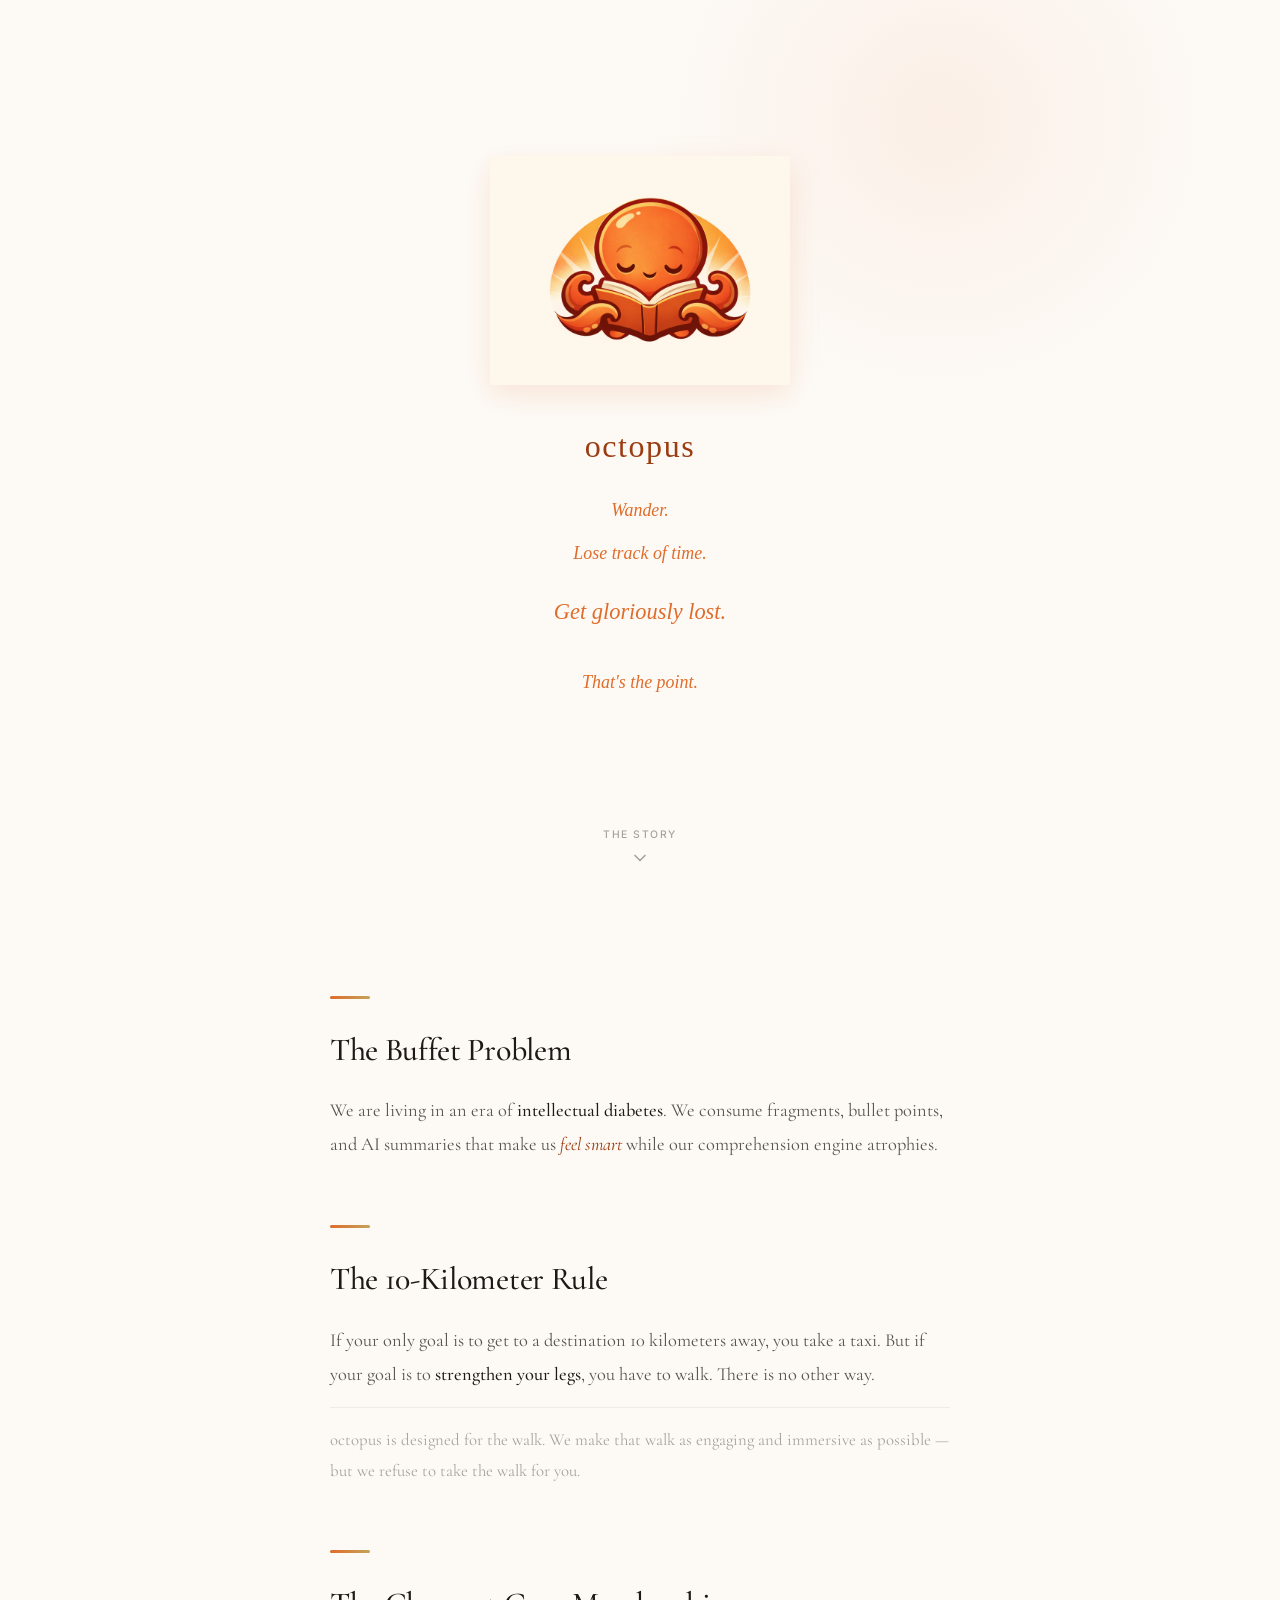
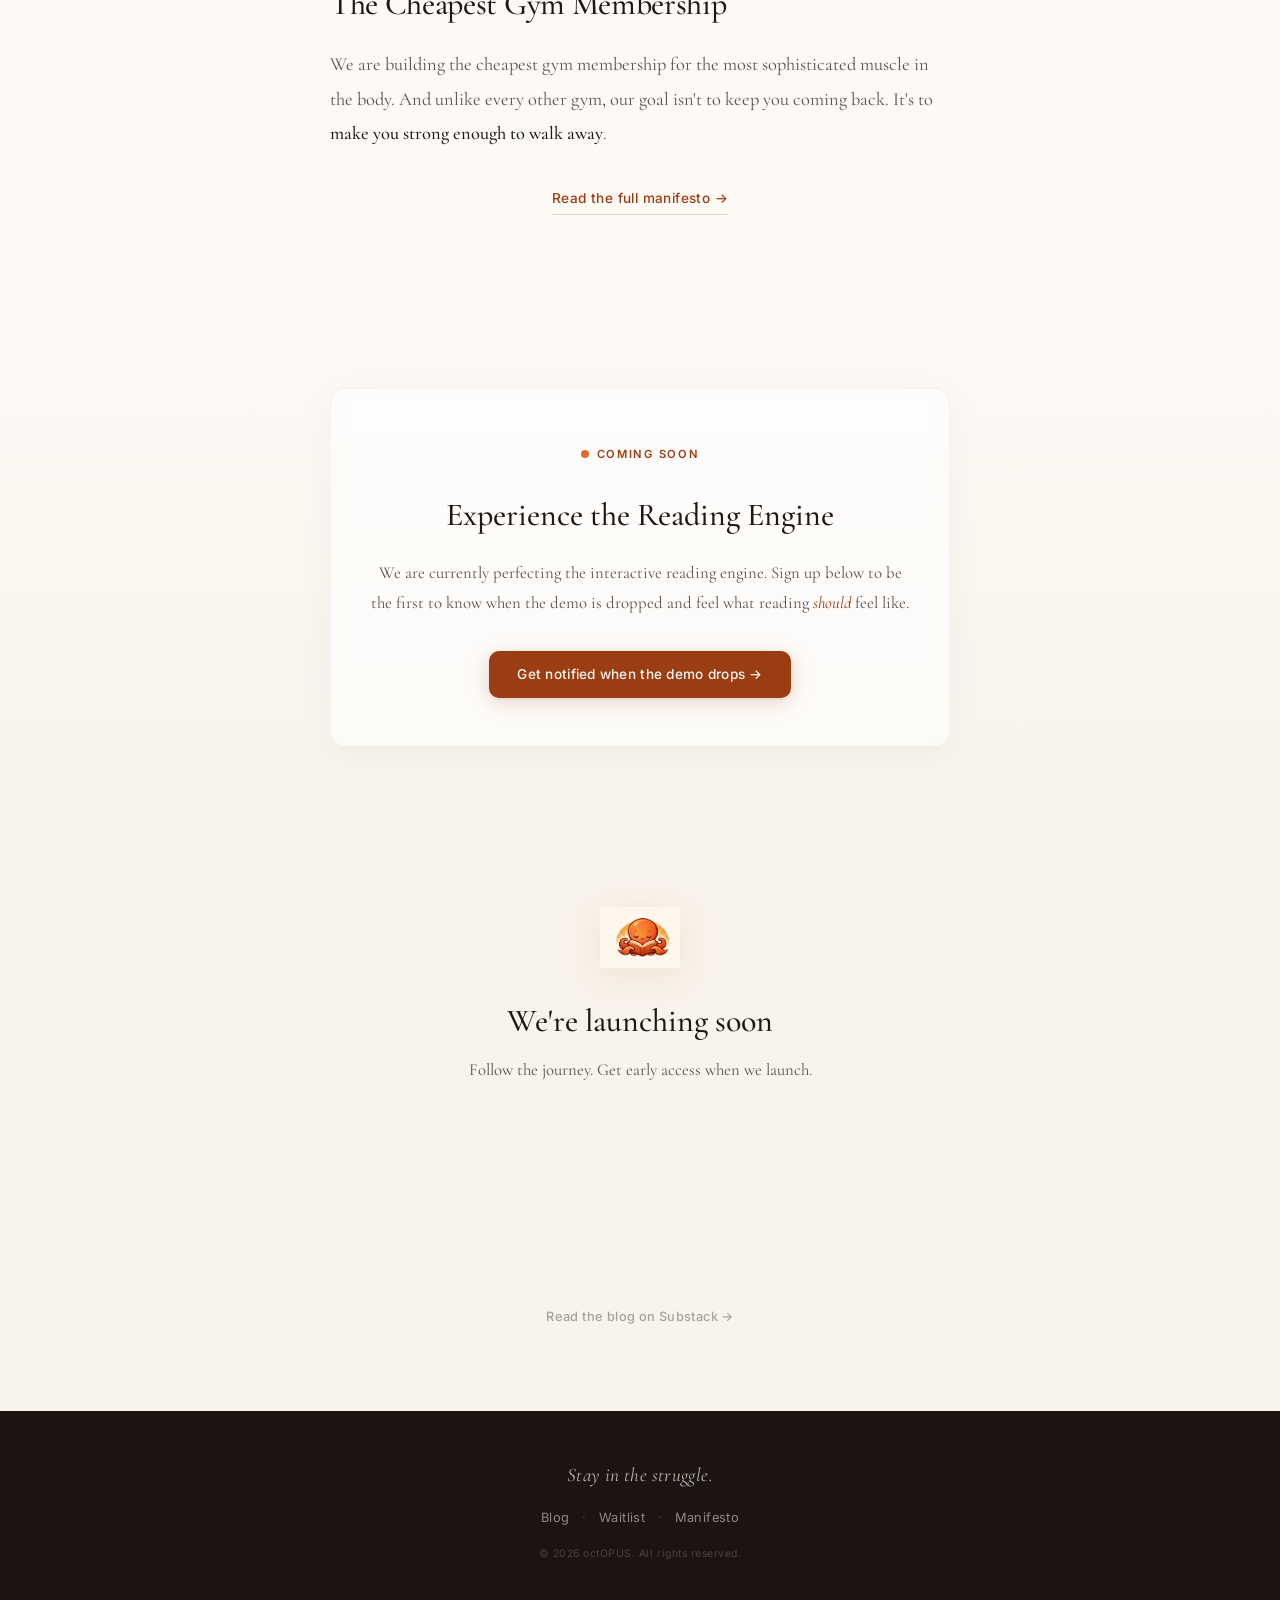
==== index.html @ 2f47256b "Update demo links to point to Substack subscription waitlist" ====
<!DOCTYPE html>
<html lang="en">

<head>
    <meta charset="UTF-8">
    <meta name="viewport" content="width=device-width, initial-scale=1.0, maximum-scale=1.0, user-scalable=no">
    <title>octopus — Wander. Lose track of time.</title>
    <meta name="description"
        content="octopus is a reading engine that strengthens your comprehension. No shortcuts. No summaries. Just you and the book. Launching July 2026.">
    <meta property="og:title" content="octopus — Wander. Lose track of time.">
    <meta property="og:description"
        content="We are building a gym for your mind, not a library. octopus strengthens your comprehension until you can tackle the densest texts independently.">
    <meta property="og:image" content="og-image.png">
    <meta property="og:type" content="website">
    <meta property="og:url" content="https://octopus.you">
    <meta name="twitter:card" content="summary_large_image">
    <meta name="twitter:title" content="octopus — Wander. Lose track of time.">
    <meta name="twitter:description" content="A reading engine against cognitive decline. Launching July 2026.">
    <meta name="twitter:image" content="og-image.png">
    <link rel="icon" type="image/png" href="logo.png">
    <link
        href="https://fonts.googleapis.com/css2?family=Cormorant+Garamond:ital,wght@0,400;0,500;0,600;1,400;1,500&family=Inter:wght@300;400;500;600&display=swap"
        rel="stylesheet">
    <link rel="stylesheet" href="css/style.css">
</head>

<body>
    <!-- ═══════════════════════════════════════
         HERO SECTION
         ═══════════════════════════════════════ -->
    <section class="hero" id="hero">
        <div class="hero-glow"></div>
        <div class="hero-content">
            <div class="logo-container" id="logo-container">
                <img src="logo.png" alt="Octopus — a friendly octopus reading a book" class="logo-img" id="logo-img">
            </div>
            <h1 class="hero-title" id="hero-title">octopus</h1>
            <p class="hero-tagline" id="hero-tagline">
                Wander.<br>
                Lose track of time.<br>
                <span class="hero-tagline-hero">Get gloriously lost.</span>
                <span class="hero-tagline-closer"><em>That's the point.</em></span>
            </p>
        </div>
        <div class="scroll-indicator" id="scroll-indicator">
            <span>The story</span>
            <svg width="20" height="20" viewBox="0 0 24 24" fill="none" stroke="currentColor" stroke-width="2"
                stroke-linecap="round" stroke-linejoin="round">
                <polyline points="6 9 12 15 18 9"></polyline>
            </svg>
        </div>
    </section>

    <!-- ═══════════════════════════════════════
         THE PITCH — "Why Octopus?"
         ═══════════════════════════════════════ -->
    <section class="pitch" id="pitch">
        <div class="pitch-container">

            <div class="pitch-block" id="pitch-1">
                <div class="pitch-accent-line"></div>
                <h2 class="pitch-heading">The Buffet Problem</h2>
                <p class="pitch-text">
                    We are living in an era of <strong>intellectual diabetes</strong>.
                    We consume fragments, bullet points, and AI summaries that make us
                    <em>feel smart</em> while our comprehension engine atrophies.
                </p>
            </div>

            <div class="pitch-block" id="pitch-2">
                <div class="pitch-accent-line"></div>
                <h2 class="pitch-heading">The 10-Kilometer Rule</h2>
                <p class="pitch-text">
                    If your only goal is to get to a destination 10 kilometers away, you take a taxi.
                    But if your goal is to <strong>strengthen your legs</strong>, you have to walk.
                    There is no other way.
                </p>
                <p class="pitch-text pitch-text-secondary">
                    octopus is designed for the walk. We make that walk as engaging
                    and immersive as possible — but we refuse to take the walk for you.
                </p>
            </div>

            <div class="pitch-block" id="pitch-3">
                <div class="pitch-accent-line"></div>
                <h2 class="pitch-heading">The Cheapest Gym Membership</h2>
                <p class="pitch-text">
                    We are building the cheapest gym membership for the most sophisticated
                    muscle in the body. And unlike every other gym, our goal isn't to keep
                    you coming back. It's to <strong>make you strong enough to walk away</strong>.
                </p>
            </div>

        </div>

        <div class="pitch-cta-row">
            <a href="https://omeus.substack.com/about" target="_blank" rel="noopener" class="pitch-link"
                id="link-manifesto">
                Read the full manifesto →
            </a>
        </div>
    </section>

    <!-- ═══════════════════════════════════════
         DEMO TEASER
         ═══════════════════════════════════════ -->
    <section class="demo-teaser" id="demo-teaser">
        <div class="demo-teaser-container">
            <div class="demo-label">
                <span class="demo-label-dot"></span>
                Coming Soon
            </div>
            <h2 class="demo-heading">Experience the Reading Engine</h2>
            <p class="demo-description">
                We are currently perfecting the interactive reading engine. 
                Sign up below to be the first to know when the demo is dropped 
                and feel what reading <em>should</em> feel like.
            </p>
            <a href="#subscribe" class="btn btn-primary btn-large" id="cta-demo-main">
                Get notified when the demo drops →
            </a>
        </div>
    </section>

    <!-- ═══════════════════════════════════════
         SUBSCRIBE SECTION
         ═══════════════════════════════════════ -->
    <section class="subscribe-section" id="subscribe">
        <div class="subscribe-container">
            <img src="logo.png" alt="Octopus" class="subscribe-logo">
            <h2 class="subscribe-heading">We're launching soon</h2>
            <p class="subscribe-text">
                Follow the journey. Get early access when we launch.
            </p>
            <div class="subscribe-embed" id="subscribe-embed">
                <iframe src="https://omeus.substack.com/embed" width="100%" height="150"
                    style="border:none; background:transparent;" frameborder="0" scrolling="no"
                    title="Subscribe to octopus on Substack">
                </iframe>
            </div>
            <a href="https://omeus.substack.com/" target="_blank" rel="noopener" class="subscribe-blog-link"
                id="link-blog">
                Read the blog on Substack →
            </a>
        </div>
    </section>

    <!-- ═══════════════════════════════════════
         FOOTER
         ═══════════════════════════════════════ -->
    <footer class="site-footer" id="footer">
        <div class="footer-container">
            <div class="footer-motto">Stay in the struggle.</div>
            <nav class="footer-links" aria-label="Footer navigation">
                <a href="https://omeus.substack.com/" target="_blank" rel="noopener">Blog</a>
                <span class="footer-dot">·</span>
                <a href="#subscribe">Waitlist</a>
                <span class="footer-dot">·</span>
                <a href="https://omeus.substack.com/about" target="_blank" rel="noopener">Manifesto</a>
            </nav>
            <div class="footer-copyright">© 2026 octOPUS. All rights reserved.</div>
        </div>
    </footer>

    <!-- ═══════════════════════════════════════
         SCRIPTS
         ═══════════════════════════════════════ -->
    <script>
        (function () {
            'use strict';

            // ─── Fade-in on load ───
            function revealHero() {
                const elements = [
                    { el: document.getElementById('logo-container'), delay: 0 },
                    { el: document.getElementById('hero-title'), delay: 400 },
                    { el: document.getElementById('hero-tagline'), delay: 800 },
                    { el: document.getElementById('scroll-indicator'), delay: 1400 }
                ];

                elements.forEach(({ el, delay }) => {
                    if (!el) return;
                    setTimeout(() => {
                        el.style.opacity = '1';
                        el.style.transform = 'translateY(0)';
                    }, delay);
                });
            }

            // ─── Scroll-triggered reveals ───
            function initScrollReveals() {
                const observer = new IntersectionObserver((entries) => {
                    entries.forEach(entry => {
                        if (entry.isIntersecting) {
                            entry.target.classList.add('revealed');
                            observer.unobserve(entry.target);
                        }
                    });
                }, { threshold: 0.15, rootMargin: '0px 0px -60px 0px' });

                document.querySelectorAll('.pitch-block, .demo-teaser-container, .subscribe-container').forEach(el => {
                    observer.observe(el);
                });
            }

            // ─── Scroll indicator fade ───
            function initScrollIndicator() {
                const indicator = document.getElementById('scroll-indicator');
                if (!indicator) return;

                let ticking = false;
                window.addEventListener('scroll', () => {
                    if (!ticking) {
                        requestAnimationFrame(() => {
                            const scrollY = window.scrollY;
                            indicator.style.opacity = Math.max(0, 1 - scrollY / 200);
                            ticking = false;
                        });
                        ticking = true;
                    }
                }, { passive: true });
            }

            // ─── Parallax on hero glow ───
            function initParallax() {
                const glow = document.querySelector('.hero-glow');
                if (!glow) return;

                let ticking = false;
                window.addEventListener('scroll', () => {
                    if (!ticking) {
                        requestAnimationFrame(() => {
                            const scrollY = window.scrollY;
                            glow.style.transform = `translateY(${scrollY * 0.3}px)`;
                            ticking = false;
                        });
                        ticking = true;
                    }
                }, { passive: true });
            }

            // ─── Init ───
            window.addEventListener('DOMContentLoaded', () => {
                revealHero();
                initScrollReveals();
                initScrollIndicator();
                initParallax();
            });
        })();
    </script>
</body>

</html>
---- css/style.css ----
/* ═══════════════════════════════════════════════════════════
   octopus Site — Design System
   Warm, literary, premium. Matches the app's reading engine.
   ═══════════════════════════════════════════════════════════ */

@import url('https://fonts.googleapis.com/css2?family=Cormorant+Garamond:ital,wght@0,400;0,500;0,600;1,400;1,500&family=Inter:wght@300;400;500;600&display=swap');

:root {
    /* Brand palette — derived from logo */
    --bg:             #FDFAF6;
    --bg-warm:        #F8F3EB;
    --bg-deep:        #1C1410;

    --ink:            #1C1917;
    --ink-soft:       #57534E;
    --ink-ghost:      #A8A29E;

    --brand:          #E06C2B;
    --brand-deep:     #9B3D12;
    --brand-glow:     rgba(224, 108, 43, 0.12);
    --brand-glow-strong: rgba(224, 108, 43, 0.25);

    --amber:          #C4A35A;
    --rule:           rgba(0, 0, 0, 0.06);

    /* Typography */
    --serif:          'Cormorant Garamond', 'Georgia', serif;
    --sans:           'Inter', -apple-system, BlinkMacSystemFont, sans-serif;

    /* Motion */
    --ease-out-expo:  cubic-bezier(0.16, 1, 0.3, 1);
    --ease-spring:    cubic-bezier(0.25, 1, 0.5, 1);
}

/* ═══════════════════════════════════════
   RESET & BASE
   ═══════════════════════════════════════ */

*, *::before, *::after {
    box-sizing: border-box;
    margin: 0;
    padding: 0;
}

html {
    scroll-behavior: smooth;
    -webkit-font-smoothing: antialiased;
    -moz-osx-font-smoothing: grayscale;
}

body {
    background: var(--bg);
    color: var(--ink);
    font-family: var(--serif);
    font-size: 18px;
    line-height: 1.7;
    overflow-x: hidden;
}

::selection {
    background: var(--brand-glow-strong);
    color: var(--ink);
}

/* ═══════════════════════════════════════
   HERO SECTION
   ═══════════════════════════════════════ */

.hero {
    position: relative;
    display: flex;
    flex-direction: column;
    align-items: center;
    justify-content: center;
    min-height: 100vh;
    padding: 2rem;
    text-align: center;
    overflow: hidden;
}

.hero-glow {
    position: absolute;
    top: -20%;
    left: 50%;
    transform: translateX(-50%);
    width: 600px;
    height: 600px;
    background: radial-gradient(
        circle,
        rgba(224, 108, 43, 0.08) 0%,
        rgba(224, 108, 43, 0.03) 40%,
        transparent 70%
    );
    border-radius: 50%;
    pointer-events: none;
    z-index: 0;
}

.hero-content {
    position: relative;
    z-index: 1;
    max-width: 600px;
}

/* Start hero elements hidden — JS reveals them with staggered delays */
.logo-container,
.hero-title,
.hero-tagline,
.hero-ctas,
.scroll-indicator {
    opacity: 0;
    transform: translateY(20px);
    transition: opacity 1s ease, transform 1s ease;
}

.logo-container {
    margin-bottom: 1.5rem;
}

.logo-img {
    width: 300px;
    height: auto;
    filter: drop-shadow(0px 10px 15px rgba(224, 108, 43, 0.15));
    animation: float 6s ease-in-out infinite;
}

@keyframes float {
    0%, 100% { transform: translateY(0px); }
    50%      { transform: translateY(-10px); }
}

.hero-title {
    font-family: 'Georgia', serif;
    font-size: 2rem;
    font-weight: normal;
    letter-spacing: 0.05em;
    color: var(--brand-deep);
    margin-bottom: 1rem;
}

.hero-tagline {
    font-family: 'Georgia', serif;
    font-size: 1.12rem;
    font-style: italic;
    color: var(--brand);
    line-height: 2.4;
    margin-bottom: 2.5rem;
}

.hero-tagline em {
    font-style: italic;
    color: var(--brand);
}

.hero-tagline-hero {
    display: inline-block;
    font-size: 125%;
    font-weight: normal;
    color: var(--brand);
    font-style: italic;
    margin: 0.6rem 0;
}

.hero-tagline-closer {
    display: block;
    margin-top: 0.8rem;
}

/* ─── CTA Buttons ─── */

.hero-ctas {
    display: flex;
    flex-direction: column;
    gap: 1rem;
    align-items: center;
}

.btn {
    display: inline-flex;
    align-items: center;
    gap: 0.5rem;
    font-family: var(--sans);
    font-size: 0.8rem;
    font-weight: 500;
    letter-spacing: 0.02em;
    text-decoration: none;
    padding: 0.65rem 1.4rem;
    border-radius: 10px;
    transition: all 0.3s var(--ease-out-expo);
    cursor: pointer;
    border: none;
}

.btn-icon {
    font-size: 1.1rem;
}

.btn-primary {
    background: var(--brand-deep);
    color: #FDF8F4;
    box-shadow: 0 4px 20px rgba(155, 61, 18, 0.2), 
                0 1px 3px rgba(155, 61, 18, 0.1);
}

.btn-primary:hover {
    background: var(--brand);
    box-shadow: 0 8px 32px rgba(224, 108, 43, 0.3), 
                0 2px 8px rgba(224, 108, 43, 0.15);
    transform: translateY(-2px);
}

.btn-primary:active {
    transform: translateY(0);
    box-shadow: 0 2px 12px rgba(155, 61, 18, 0.2);
}

.btn-secondary {
    background: transparent;
    color: var(--brand-deep);
    border: 1.5px solid rgba(155, 61, 18, 0.25);
}

.btn-secondary:hover {
    background: var(--brand-glow);
    border-color: var(--brand);
    transform: translateY(-2px);
}

.btn-large {
    padding: 0.75rem 1.8rem;
    font-size: 0.85rem;
}

/* ─── Scroll Indicator ─── */

.scroll-indicator {
    position: absolute;
    bottom: 2rem;
    left: 0;
    right: 0;
    display: flex;
    flex-direction: column;
    align-items: center;
    gap: 0.3rem;
    font-family: var(--sans);
    font-size: 0.65rem;
    font-weight: 500;
    letter-spacing: 0.15em;
    text-transform: uppercase;
    color: var(--ink-ghost);
}

/* Only animate after revealed */
.scroll-indicator[style*="opacity: 1"] {
    animation: gentleBounce 2.5s ease-in-out infinite;
    animation-delay: 1s;
}

@keyframes gentleBounce {
    0%, 100% { transform: translateY(0); }
    50%      { transform: translateY(6px); }
}

/* ═══════════════════════════════════════
   PITCH SECTION
   ═══════════════════════════════════════ */

.pitch {
    padding: 6rem 2rem;
    background: var(--bg);
}

.pitch-container {
    max-width: 620px;
    margin: 0 auto;
    display: flex;
    flex-direction: column;
    gap: 4rem;
}

.pitch-block {
    opacity: 0;
    transform: translateY(30px);
    transition: opacity 0.8s var(--ease-out-expo), transform 0.8s var(--ease-out-expo);
}

.pitch-block.revealed {
    opacity: 1;
    transform: translateY(0);
}

.pitch-block:nth-child(2) { transition-delay: 0.15s; }
.pitch-block:nth-child(3) { transition-delay: 0.3s; }

.pitch-accent-line {
    width: 40px;
    height: 3px;
    background: linear-gradient(90deg, var(--brand), var(--amber));
    border-radius: 2px;
    margin-bottom: 1.5rem;
}

.pitch-heading {
    font-family: var(--serif);
    font-size: clamp(1.6rem, 4vw, 2rem);
    font-weight: 500;
    color: var(--ink);
    margin-bottom: 1rem;
    letter-spacing: -0.01em;
}

.pitch-text {
    font-family: var(--serif);
    font-size: 1.15rem;
    line-height: 1.85;
    color: var(--ink-soft);
}

.pitch-text strong {
    color: var(--ink);
    font-weight: 500;
}

.pitch-text em {
    color: var(--brand-deep);
    font-style: italic;
}

.pitch-text-secondary {
    margin-top: 1rem;
    padding-top: 1rem;
    border-top: 1px solid var(--rule);
    font-size: 1.05rem;
    color: var(--ink-ghost);
}

.pitch-cta-row {
    text-align: center;
    padding: 2rem 2rem 0;
}

.pitch-link {
    font-family: var(--sans);
    font-size: 0.85rem;
    font-weight: 500;
    letter-spacing: 0.03em;
    color: var(--brand-deep);
    text-decoration: none;
    padding: 0.5rem 0;
    border-bottom: 1px solid rgba(155, 61, 18, 0.2);
    transition: border-color 0.3s ease, color 0.3s ease;
}

.pitch-link:hover {
    color: var(--brand);
    border-bottom-color: var(--brand);
}

/* ═══════════════════════════════════════
   DEMO TEASER SECTION
   ═══════════════════════════════════════ */

.demo-teaser {
    padding: 5rem 2rem;
    background: linear-gradient(180deg, var(--bg) 0%, var(--bg-warm) 100%);
}

.demo-teaser-container {
    max-width: 620px;
    margin: 0 auto;
    text-align: center;
    padding: 3rem 2.5rem;
    background: rgba(255, 255, 255, 0.6);
    border: 1px solid rgba(0, 0, 0, 0.04);
    border-radius: 16px;
    box-shadow: 0 8px 40px rgba(0, 0, 0, 0.04),
                0 1px 3px rgba(0, 0, 0, 0.02);
    backdrop-filter: blur(8px);
    -webkit-backdrop-filter: blur(8px);

    opacity: 0;
    transform: translateY(30px);
    transition: opacity 0.8s var(--ease-out-expo), transform 0.8s var(--ease-out-expo);
}

.demo-teaser-container.revealed {
    opacity: 1;
    transform: translateY(0);
}

.demo-label {
    display: inline-flex;
    align-items: center;
    gap: 0.5rem;
    font-family: var(--sans);
    font-size: 0.7rem;
    font-weight: 600;
    letter-spacing: 0.15em;
    text-transform: uppercase;
    color: var(--brand-deep);
    margin-bottom: 1.5rem;
}

.demo-label-dot {
    width: 8px;
    height: 8px;
    background: var(--brand);
    border-radius: 50%;
    animation: pulse 2s ease-in-out infinite;
}

@keyframes pulse {
    0%, 100% { opacity: 0.6; transform: scale(1); }
    50%      { opacity: 1; transform: scale(1.3); }
}

.demo-heading {
    font-family: var(--serif);
    font-size: clamp(1.5rem, 4vw, 2rem);
    font-weight: 500;
    color: var(--ink);
    margin-bottom: 1rem;
}

.demo-description {
    font-family: var(--serif);
    font-size: 1.05rem;
    line-height: 1.8;
    color: var(--ink-soft);
    margin-bottom: 2rem;
}

.demo-description em {
    color: var(--brand-deep);
    font-style: italic;
}

/* ═══════════════════════════════════════
   SUBSCRIBE SECTION
   ═══════════════════════════════════════ */

.subscribe-section {
    padding: 5rem 2rem;
    background: var(--bg-warm);
}

.subscribe-container {
    max-width: 500px;
    margin: 0 auto;
    text-align: center;

    opacity: 0;
    transform: translateY(30px);
    transition: opacity 0.8s var(--ease-out-expo), transform 0.8s var(--ease-out-expo);
}

.subscribe-container.revealed {
    opacity: 1;
    transform: translateY(0);
}

.subscribe-logo {
    width: 80px;
    height: auto;
    margin-bottom: 1rem;
    filter: drop-shadow(0px 8px 16px rgba(224, 108, 43, 0.12));
    animation: float 6s ease-in-out infinite;
}

.subscribe-heading {
    font-family: var(--serif);
    font-size: clamp(1.5rem, 4vw, 2rem);
    font-weight: 500;
    color: var(--ink);
    margin-bottom: 0.5rem;
}

.subscribe-text {
    font-family: var(--serif);
    font-size: 1.05rem;
    color: var(--ink-soft);
    margin-bottom: 2rem;
}

.subscribe-embed {
    margin-bottom: 1.5rem;
}

.subscribe-embed iframe {
    border-radius: 8px;
    max-width: 100%;
}

.subscribe-blog-link {
    font-family: var(--sans);
    font-size: 0.8rem;
    font-weight: 500;
    letter-spacing: 0.03em;
    color: var(--ink-ghost);
    text-decoration: none;
    transition: color 0.3s ease;
}

.subscribe-blog-link:hover {
    color: var(--brand);
}

/* ═══════════════════════════════════════
   FOOTER
   ═══════════════════════════════════════ */

.site-footer {
    padding: 3rem 2rem;
    background: var(--bg-deep);
    color: rgba(253, 248, 244, 0.5);
}

.footer-container {
    max-width: 620px;
    margin: 0 auto;
    text-align: center;
    display: flex;
    flex-direction: column;
    gap: 1rem;
}

.footer-motto {
    font-family: var(--serif);
    font-size: 1.2rem;
    font-style: italic;
    color: rgba(253, 248, 244, 0.7);
    letter-spacing: 0.02em;
}

.footer-links {
    display: flex;
    align-items: center;
    justify-content: center;
    gap: 0.8rem;
    font-family: var(--sans);
    font-size: 0.8rem;
}

.footer-links a {
    color: rgba(253, 248, 244, 0.5);
    text-decoration: none;
    transition: color 0.3s ease;
    letter-spacing: 0.03em;
}

.footer-links a:hover {
    color: var(--brand);
}

.footer-dot {
    color: rgba(253, 248, 244, 0.2);
}


.footer-copyright {
    font-family: var(--sans);
    font-size: 0.65rem;
    color: rgba(253, 248, 244, 0.2);
    letter-spacing: 0.05em;
}

/* ═══════════════════════════════════════
   RESPONSIVE
   ═══════════════════════════════════════ */

@media (min-width: 640px) {
    .hero-ctas {
        flex-direction: row;
        justify-content: center;
    }
}

@media (max-width: 480px) {
    .logo-img {
        width: 220px;
    }

    .hero {
        padding: 1.5rem;
    }

    .pitch {
        padding: 4rem 1.5rem;
    }

    .demo-teaser-container {
        padding: 2rem 1.5rem;
    }

    .btn {
        width: 100%;
        justify-content: center;
    }
}
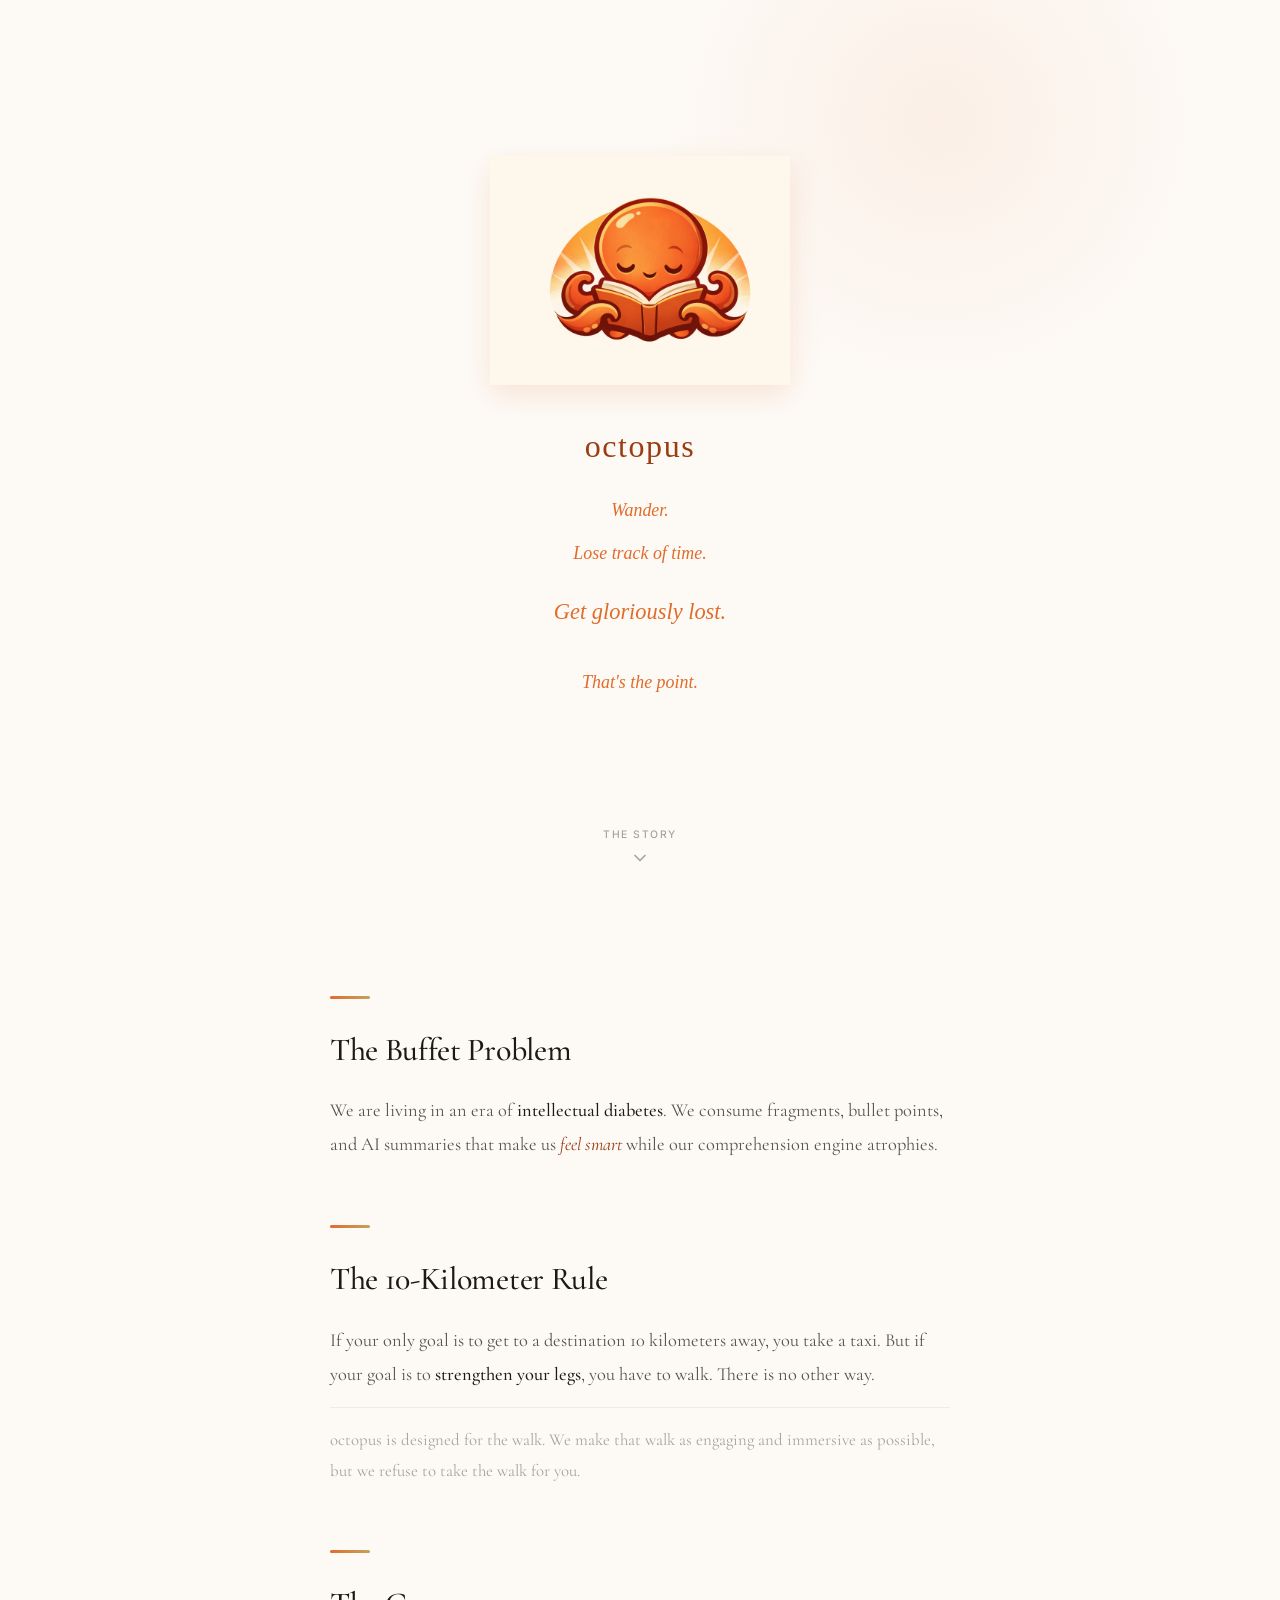
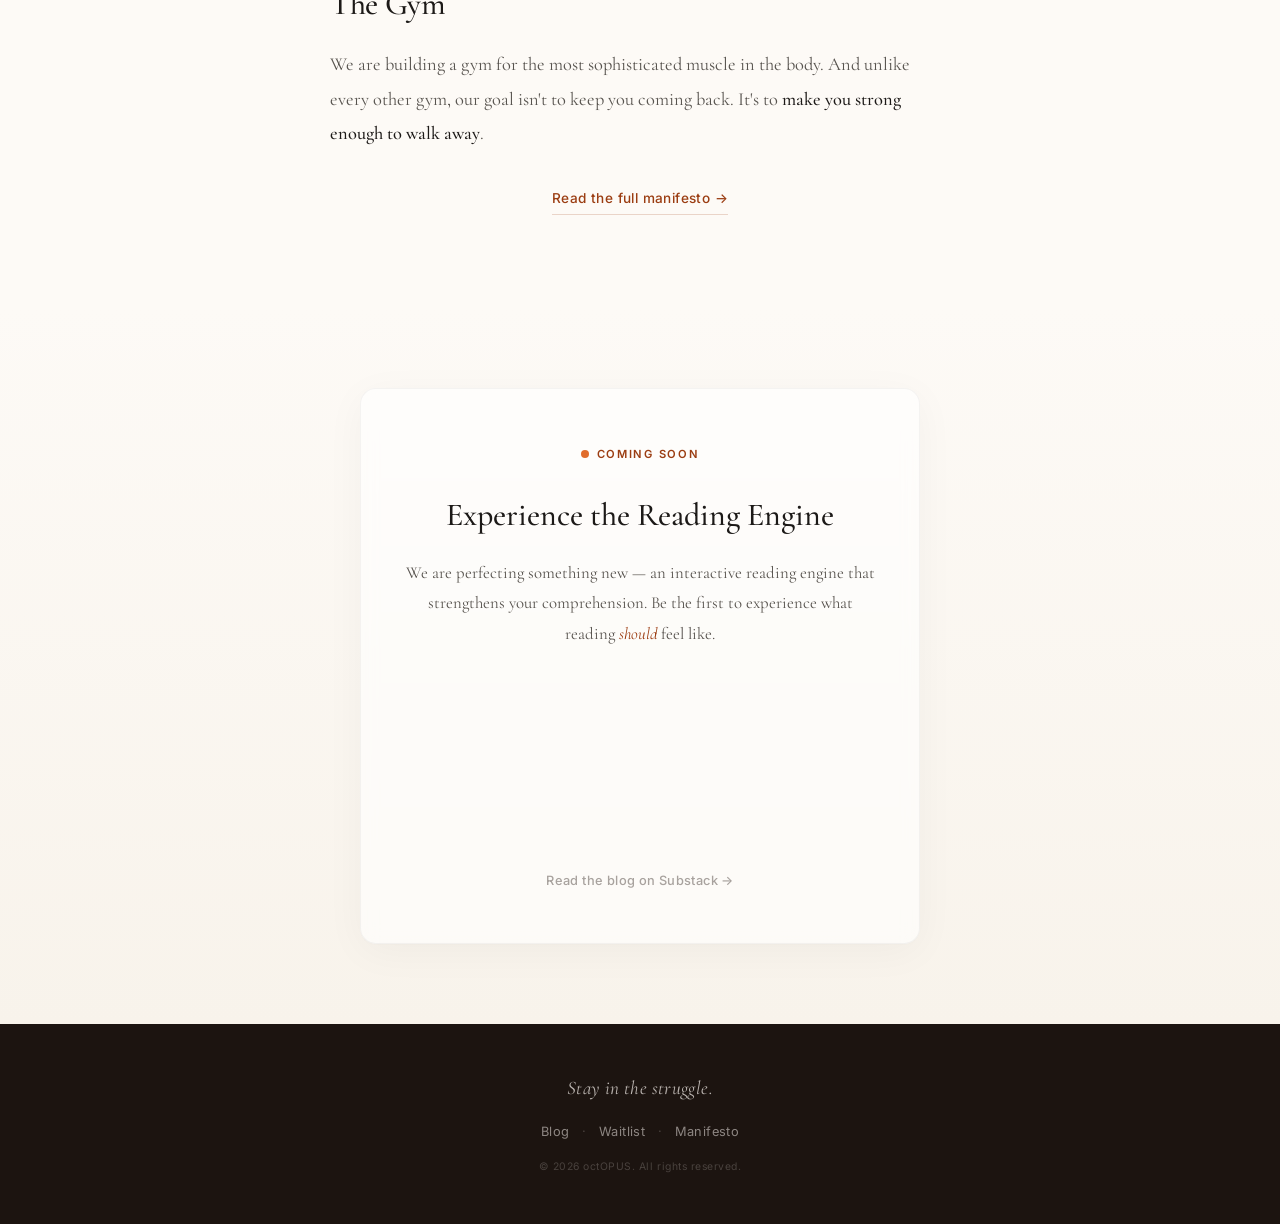
==== commit fa1e8ce2: "Fixed the site" ====
--- a/index.html
+++ b/index.html
@@ -4,17 +4,17 @@
 <head>
     <meta charset="UTF-8">
     <meta name="viewport" content="width=device-width, initial-scale=1.0, maximum-scale=1.0, user-scalable=no">
-    <title>octopus — Wander. Lose track of time.</title>
+    <title>octopus — Get gloriously lost.</title>
     <meta name="description"
         content="octopus is a reading engine that strengthens your comprehension. No shortcuts. No summaries. Just you and the book. Launching July 2026.">
-    <meta property="og:title" content="octopus — Wander. Lose track of time.">
+    <meta property="og:title" content="octopus — Get gloriously lost.">
     <meta property="og:description"
         content="We are building a gym for your mind, not a library. octopus strengthens your comprehension until you can tackle the densest texts independently.">
     <meta property="og:image" content="og-image.png">
     <meta property="og:type" content="website">
     <meta property="og:url" content="https://octopus.you">
     <meta name="twitter:card" content="summary_large_image">
-    <meta name="twitter:title" content="octopus — Wander. Lose track of time.">
+    <meta name="twitter:title" content="octopus — Get gloriously lost.">
     <meta name="twitter:description" content="A reading engine against cognitive decline. Launching July 2026.">
     <meta name="twitter:image" content="og-image.png">
     <link rel="icon" type="image/png" href="logo.png">
@@ -77,15 +77,15 @@
                 </p>
                 <p class="pitch-text pitch-text-secondary">
                     octopus is designed for the walk. We make that walk as engaging
-                    and immersive as possible — but we refuse to take the walk for you.
+                    and immersive as possible, but we refuse to take the walk for you.
                 </p>
             </div>
 
             <div class="pitch-block" id="pitch-3">
                 <div class="pitch-accent-line"></div>
-                <h2 class="pitch-heading">The Cheapest Gym Membership</h2>
+                <h2 class="pitch-heading">The Gym</h2>
                 <p class="pitch-text">
-                    We are building the cheapest gym membership for the most sophisticated
+                    We are building a gym for the most sophisticated
                     muscle in the body. And unlike every other gym, our goal isn't to keep
                     you coming back. It's to <strong>make you strong enough to walk away</strong>.
                 </p>
@@ -102,35 +102,19 @@
     </section>
 
     <!-- ═══════════════════════════════════════
-         DEMO TEASER
-         ═══════════════════════════════════════ -->
-    <section class="demo-teaser" id="demo-teaser">
-        <div class="demo-teaser-container">
-            <div class="demo-label">
-                <span class="demo-label-dot"></span>
-                Coming Soon
-            </div>
-            <h2 class="demo-heading">Experience the Reading Engine</h2>
-            <p class="demo-description">
-                We are currently perfecting the interactive reading engine. 
-                Sign up below to be the first to know when the demo is dropped 
-                and feel what reading <em>should</em> feel like.
-            </p>
-            <a href="#subscribe" class="btn btn-primary btn-large" id="cta-demo-main">
-                Get notified when the demo drops →
-            </a>
-        </div>
-    </section>
-
-    <!-- ═══════════════════════════════════════
-         SUBSCRIBE SECTION
+         SUBSCRIBE — Unified CTA
          ═══════════════════════════════════════ -->
     <section class="subscribe-section" id="subscribe">
         <div class="subscribe-container">
-            <img src="logo.png" alt="Octopus" class="subscribe-logo">
-            <h2 class="subscribe-heading">We're launching soon</h2>
+            <div class="subscribe-badge">
+                <span class="subscribe-badge-dot"></span>
+                Coming Soon
+            </div>
+            <h2 class="subscribe-heading">Experience the Reading Engine</h2>
             <p class="subscribe-text">
-                Follow the journey. Get early access when we launch.
+                We are perfecting something new — an interactive reading engine
+                that strengthens your comprehension. Be the first to experience
+                what reading <em>should</em> feel like.
             </p>
             <div class="subscribe-embed" id="subscribe-embed">
                 <iframe src="https://omeus.substack.com/embed" width="100%" height="150"
@@ -154,7 +138,7 @@
             <nav class="footer-links" aria-label="Footer navigation">
                 <a href="https://omeus.substack.com/" target="_blank" rel="noopener">Blog</a>
                 <span class="footer-dot">·</span>
-                <a href="#subscribe">Waitlist</a>
+                <a href="https://omeus.substack.com/subscribe" target="_blank" rel="noopener">Waitlist</a>
                 <span class="footer-dot">·</span>
                 <a href="https://omeus.substack.com/about" target="_blank" rel="noopener">Manifesto</a>
             </nav>
@@ -198,7 +182,7 @@
                     });
                 }, { threshold: 0.15, rootMargin: '0px 0px -60px 0px' });
 
-                document.querySelectorAll('.pitch-block, .demo-teaser-container, .subscribe-container').forEach(el => {
+                document.querySelectorAll('.pitch-block, .subscribe-container').forEach(el => {
                     observer.observe(el);
                 });
             }
--- a/css/style.css
+++ b/css/style.css
@@ -357,16 +357,16 @@
 }
 
 /* ═══════════════════════════════════════
-   DEMO TEASER SECTION
+   SUBSCRIBE SECTION — Unified CTA
    ═══════════════════════════════════════ */
 
-.demo-teaser {
+.subscribe-section {
     padding: 5rem 2rem;
     background: linear-gradient(180deg, var(--bg) 0%, var(--bg-warm) 100%);
 }
 
-.demo-teaser-container {
-    max-width: 620px;
+.subscribe-container {
+    max-width: 560px;
     margin: 0 auto;
     text-align: center;
     padding: 3rem 2.5rem;
@@ -383,12 +383,14 @@
     transition: opacity 0.8s var(--ease-out-expo), transform 0.8s var(--ease-out-expo);
 }
 
-.demo-teaser-container.revealed {
+.subscribe-container.revealed {
     opacity: 1;
     transform: translateY(0);
 }
 
-.demo-label {
+/* ─── Badge ─── */
+
+.subscribe-badge {
     display: inline-flex;
     align-items: center;
     gap: 0.5rem;
@@ -401,7 +403,7 @@
     margin-bottom: 1.5rem;
 }
 
-.demo-label-dot {
+.subscribe-badge-dot {
     width: 8px;
     height: 8px;
     background: var(--brand);
@@ -414,7 +416,7 @@
     50%      { opacity: 1; transform: scale(1.3); }
 }
 
-.demo-heading {
+.subscribe-heading {
     font-family: var(--serif);
     font-size: clamp(1.5rem, 4vw, 2rem);
     font-weight: 500;
@@ -422,7 +424,7 @@
     margin-bottom: 1rem;
 }
 
-.demo-description {
+.subscribe-text {
     font-family: var(--serif);
     font-size: 1.05rem;
     line-height: 1.8;
@@ -430,56 +432,9 @@
     margin-bottom: 2rem;
 }
 
-.demo-description em {
+.subscribe-text em {
     color: var(--brand-deep);
     font-style: italic;
-}
-
-/* ═══════════════════════════════════════
-   SUBSCRIBE SECTION
-   ═══════════════════════════════════════ */
-
-.subscribe-section {
-    padding: 5rem 2rem;
-    background: var(--bg-warm);
-}
-
-.subscribe-container {
-    max-width: 500px;
-    margin: 0 auto;
-    text-align: center;
-
-    opacity: 0;
-    transform: translateY(30px);
-    transition: opacity 0.8s var(--ease-out-expo), transform 0.8s var(--ease-out-expo);
-}
-
-.subscribe-container.revealed {
-    opacity: 1;
-    transform: translateY(0);
-}
-
-.subscribe-logo {
-    width: 80px;
-    height: auto;
-    margin-bottom: 1rem;
-    filter: drop-shadow(0px 8px 16px rgba(224, 108, 43, 0.12));
-    animation: float 6s ease-in-out infinite;
-}
-
-.subscribe-heading {
-    font-family: var(--serif);
-    font-size: clamp(1.5rem, 4vw, 2rem);
-    font-weight: 500;
-    color: var(--ink);
-    margin-bottom: 0.5rem;
-}
-
-.subscribe-text {
-    font-family: var(--serif);
-    font-size: 1.05rem;
-    color: var(--ink-soft);
-    margin-bottom: 2rem;
 }
 
 .subscribe-embed {
@@ -588,7 +543,7 @@
         padding: 4rem 1.5rem;
     }
 
-    .demo-teaser-container {
+    .subscribe-container {
         padding: 2rem 1.5rem;
     }
 
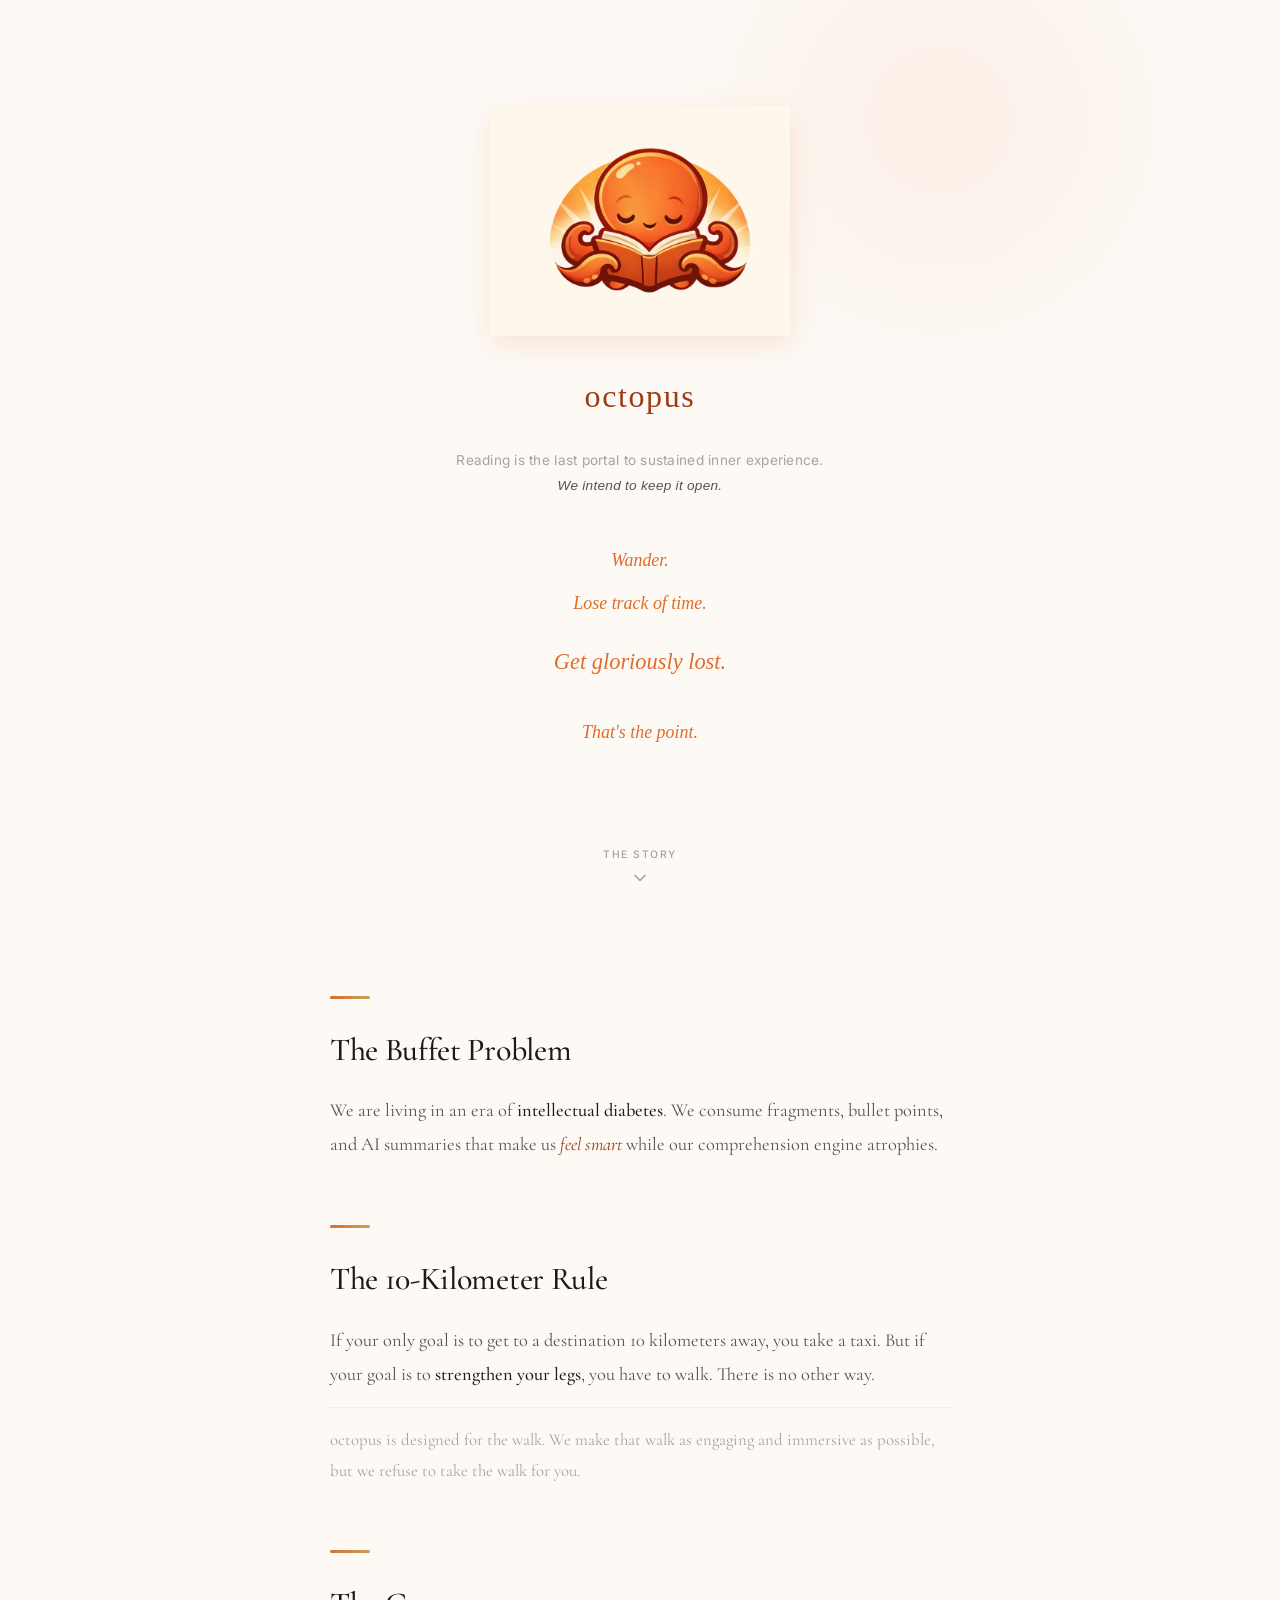
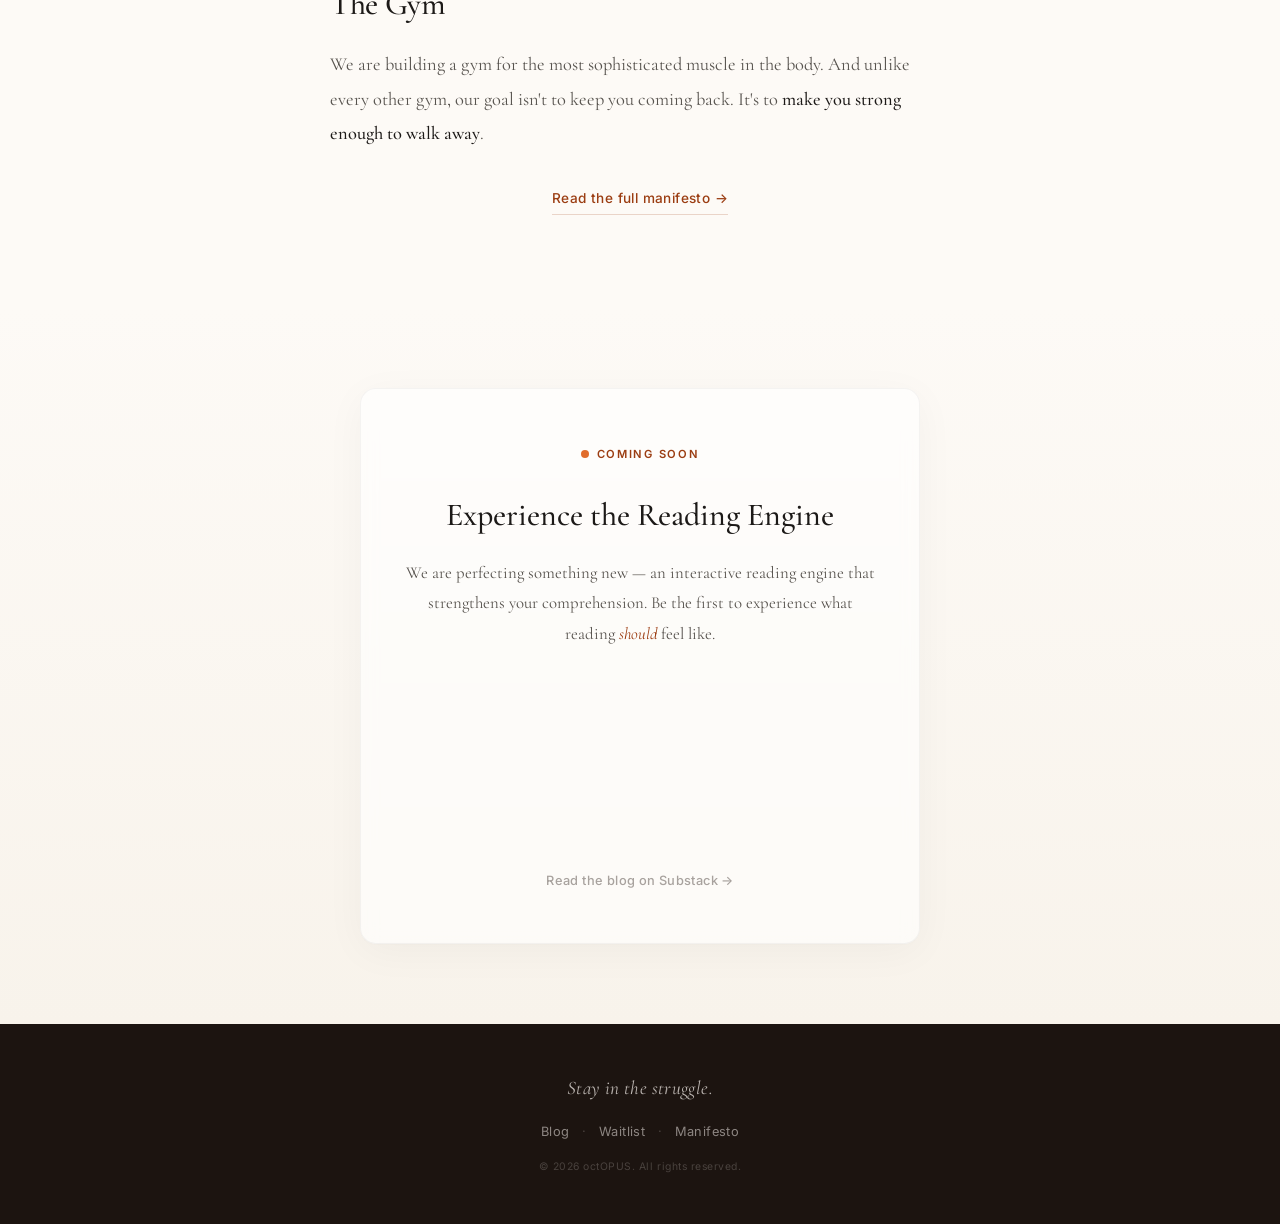
==== commit 2232a0b3: "Changed the tag line" ====
--- a/index.html
+++ b/index.html
@@ -10,13 +10,13 @@
     <meta property="og:title" content="octopus — Get gloriously lost.">
     <meta property="og:description"
         content="We are building a gym for your mind, not a library. octopus strengthens your comprehension until you can tackle the densest texts independently.">
-    <meta property="og:image" content="og-image.png">
+    <meta property="og:image" content="https://octopus.you/og-image.png">
     <meta property="og:type" content="website">
     <meta property="og:url" content="https://octopus.you">
     <meta name="twitter:card" content="summary_large_image">
     <meta name="twitter:title" content="octopus — Get gloriously lost.">
     <meta name="twitter:description" content="A reading engine against cognitive decline. Launching July 2026.">
-    <meta name="twitter:image" content="og-image.png">
+    <meta name="twitter:image" content="https://octopus.you/og-image.png">
     <link rel="icon" type="image/png" href="logo.png">
     <link
         href="https://fonts.googleapis.com/css2?family=Cormorant+Garamond:ital,wght@0,400;0,500;0,600;1,400;1,500&family=Inter:wght@300;400;500;600&display=swap"
@@ -35,6 +35,10 @@
                 <img src="logo.png" alt="Octopus — a friendly octopus reading a book" class="logo-img" id="logo-img">
             </div>
             <h1 class="hero-title" id="hero-title">octopus</h1>
+            <p class="hero-anchor" id="hero-anchor">
+                Reading is the last portal to sustained inner experience.<br>
+                <em>We intend to keep it open.</em>
+            </p>
             <p class="hero-tagline" id="hero-tagline">
                 Wander.<br>
                 Lose track of time.<br>
@@ -158,8 +162,9 @@
                 const elements = [
                     { el: document.getElementById('logo-container'), delay: 0 },
                     { el: document.getElementById('hero-title'), delay: 400 },
-                    { el: document.getElementById('hero-tagline'), delay: 800 },
-                    { el: document.getElementById('scroll-indicator'), delay: 1400 }
+                    { el: document.getElementById('hero-anchor'), delay: 800 },
+                    { el: document.getElementById('hero-tagline'), delay: 1800 },
+                    { el: document.getElementById('scroll-indicator'), delay: 2800 }
                 ];
 
                 elements.forEach(({ el, delay }) => {
--- a/css/style.css
+++ b/css/style.css
@@ -105,6 +105,7 @@
 /* Start hero elements hidden — JS reveals them with staggered delays */
 .logo-container,
 .hero-title,
+.hero-anchor,
 .hero-tagline,
 .hero-ctas,
 .scroll-indicator {
@@ -135,7 +136,22 @@
     font-weight: normal;
     letter-spacing: 0.05em;
     color: var(--brand-deep);
-    margin-bottom: 1rem;
+    margin-bottom: 1.5rem;
+}
+
+.hero-anchor {
+    font-family: var(--sans);
+    font-size: 0.85rem;
+    font-weight: 400;
+    letter-spacing: 0.02em;
+    line-height: 1.9;
+    color: var(--ink-ghost);
+    margin-bottom: 2.5rem;
+}
+
+.hero-anchor em {
+    font-style: italic;
+    color: var(--ink-soft);
 }
 
 .hero-tagline {
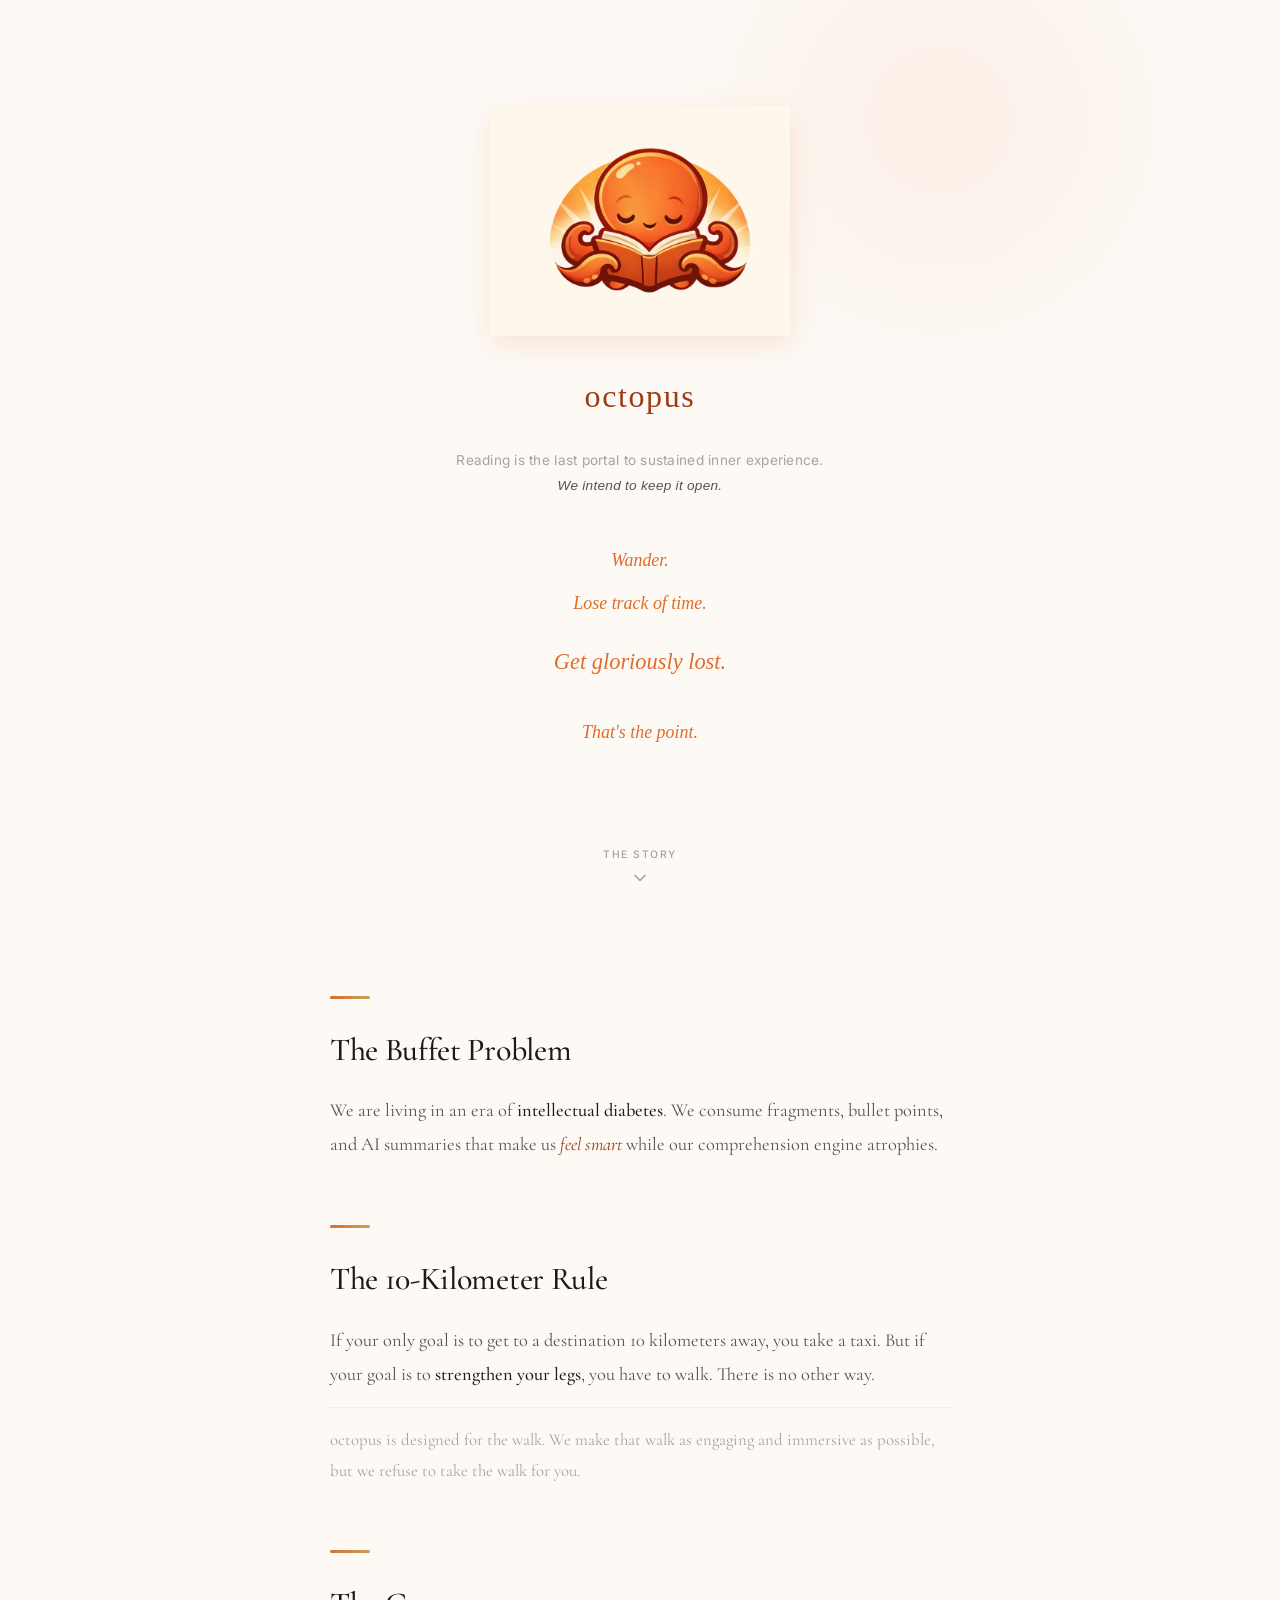
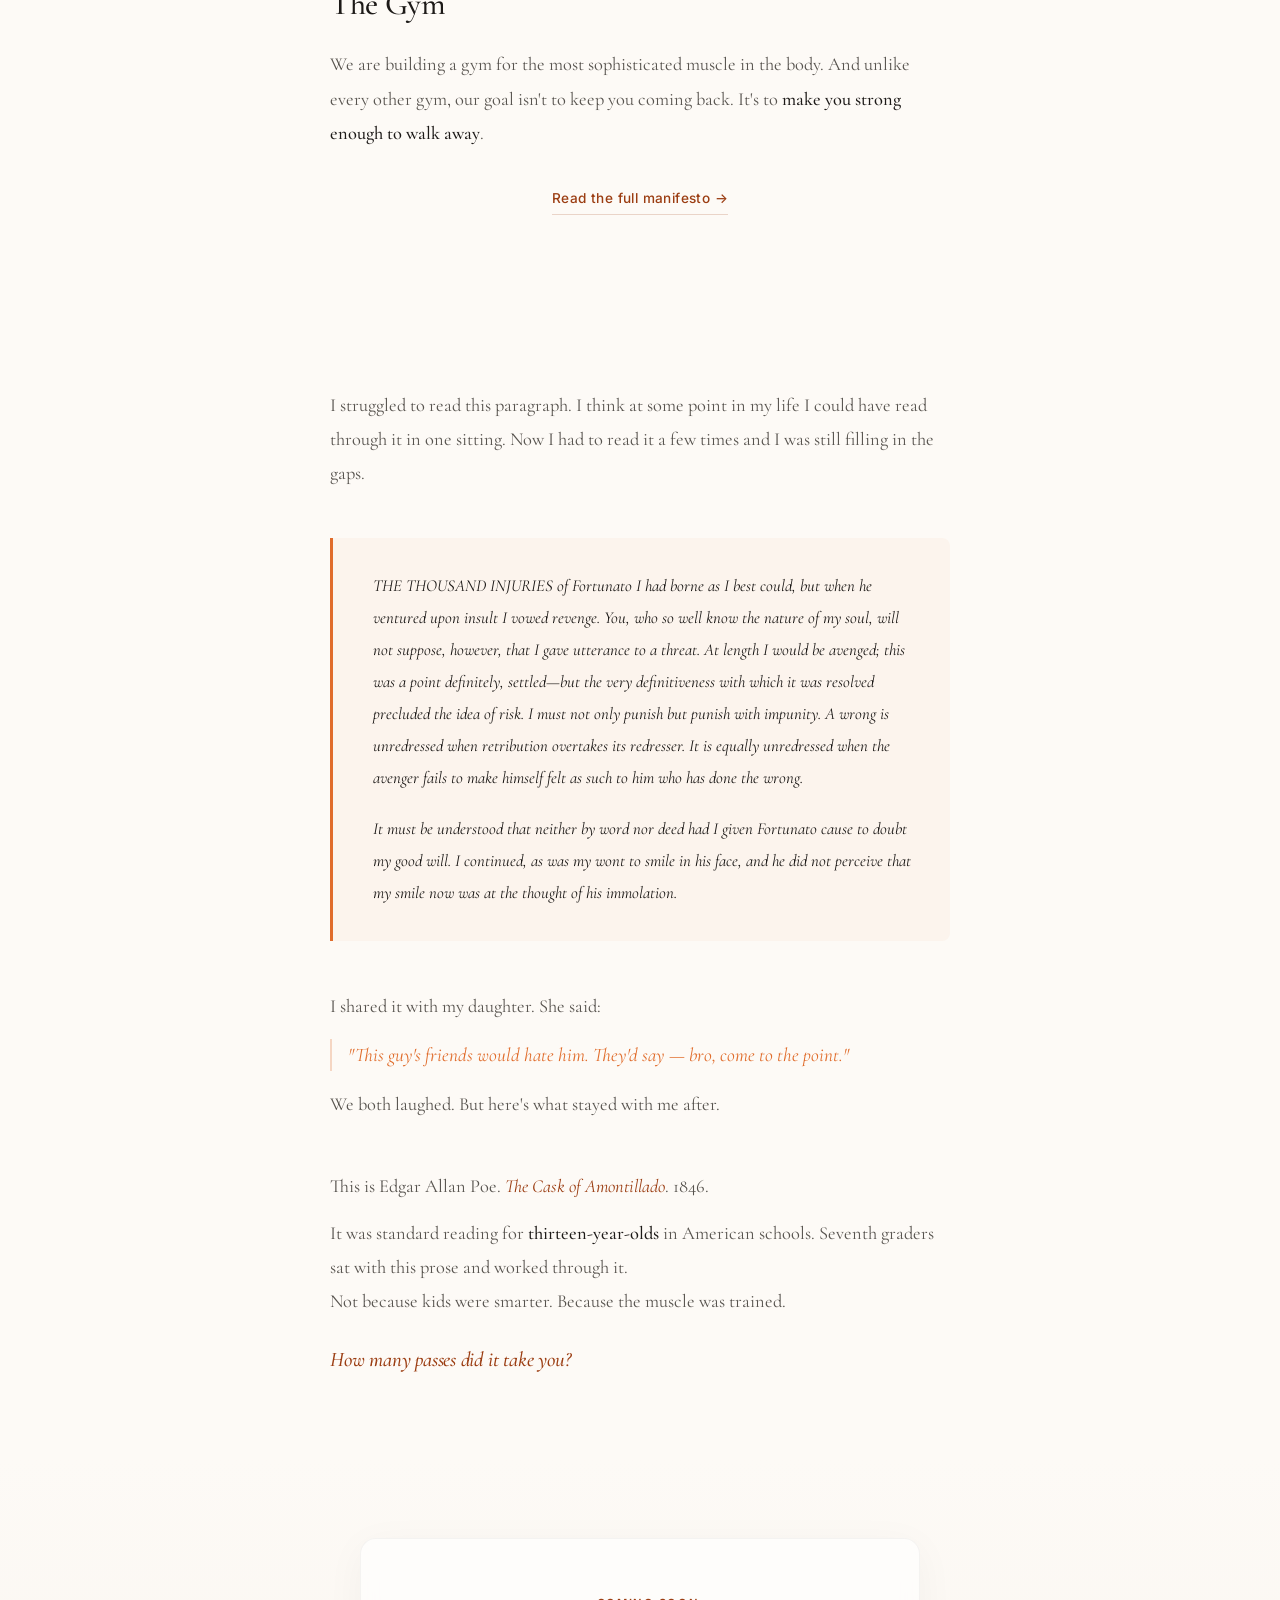
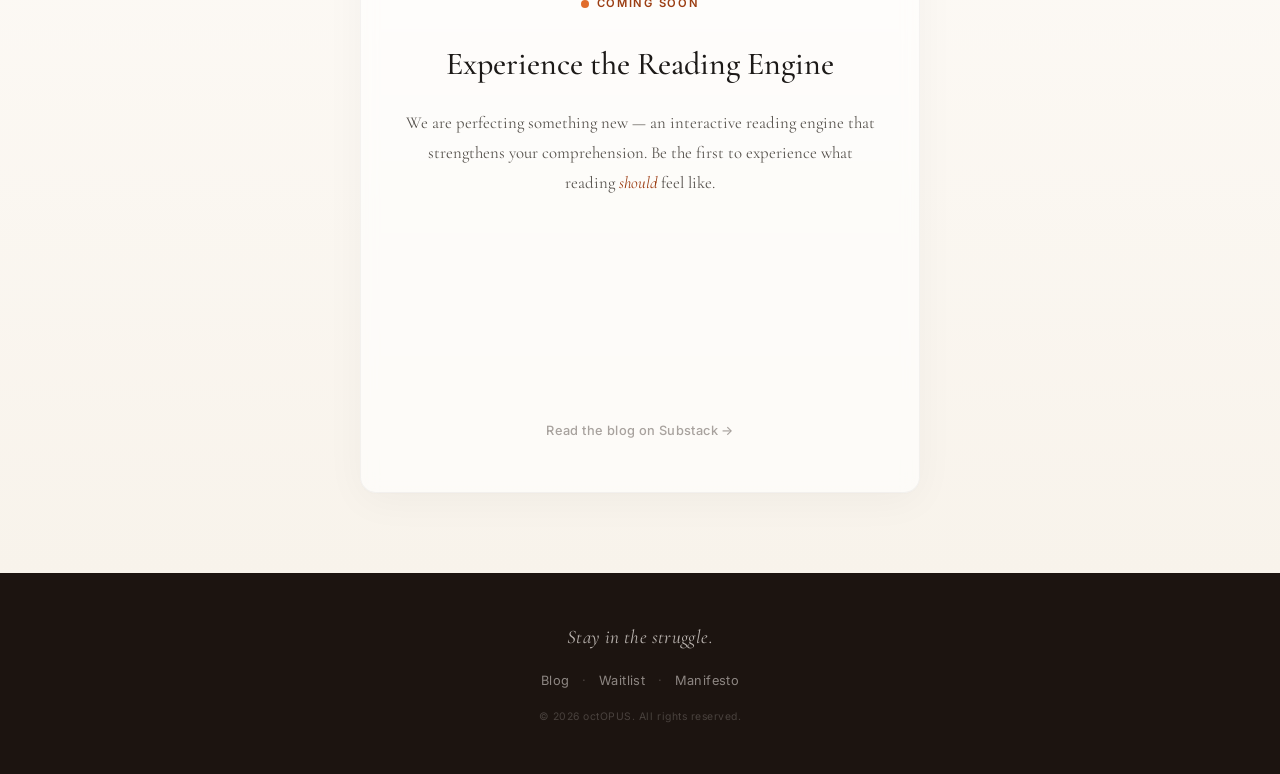
==== commit c83d1fcc: "Redesign landing page: unify CTAs, add hero anchor line, add Mirror section with Poe passage" ====
--- a/index.html
+++ b/index.html
@@ -106,6 +106,70 @@
     </section>
 
     <!-- ═══════════════════════════════════════
+         THE MIRROR — Problem in Action
+         ═══════════════════════════════════════ -->
+    <section class="mirror" id="mirror">
+        <div class="mirror-container">
+
+            <div class="mirror-story mirror-block" id="mirror-1">
+                <p class="mirror-text">
+                    I struggled to read this paragraph. I think at some point in my life
+                    I could have read through it in one sitting. Now I had to read it
+                    a few times and I was still filling in the gaps.
+                </p>
+            </div>
+
+            <blockquote class="mirror-quote mirror-block" id="mirror-2">
+                <p>
+                    THE THOUSAND INJURIES of Fortunato I had borne as I best could, but when
+                    he ventured upon insult I vowed revenge. You, who so well know the nature
+                    of my soul, will not suppose, however, that I gave utterance to a threat.
+                    At length I would be avenged; this was a point definitely, settled—but the
+                    very definitiveness with which it was resolved precluded the idea of risk.
+                    I must not only punish but punish with impunity. A wrong is unredressed
+                    when retribution overtakes its redresser. It is equally unredressed when
+                    the avenger fails to make himself felt as such to him who has done the wrong.
+                </p>
+                <p>
+                    It must be understood that neither by word nor deed had I given Fortunato
+                    cause to doubt my good will. I continued, as was my wont to smile in his
+                    face, and he did not perceive that my smile now was at the thought of
+                    his immolation.
+                </p>
+            </blockquote>
+
+            <div class="mirror-story mirror-block" id="mirror-3">
+                <p class="mirror-text">
+                    I shared it with my daughter. She said:
+                </p>
+                <p class="mirror-daughter">
+                    "This guy's friends would hate him. They'd say — <em>bro, come to the point.</em>"
+                </p>
+                <p class="mirror-text">
+                    We both laughed. But here's what stayed with me after.
+                </p>
+            </div>
+
+            <div class="mirror-fact mirror-block" id="mirror-4">
+                <p class="mirror-text">
+                    This is Edgar Allan Poe. <em>The Cask of Amontillado</em>. 1846.
+                </p>
+                <p class="mirror-text mirror-text-highlight">
+                    It was standard reading for <strong>thirteen-year-olds</strong> in American schools.
+                    Seventh graders sat with this prose and worked through it.
+                </p>
+                <p class="mirror-text">
+                    Not because kids were smarter. Because the muscle was trained.
+                </p>
+                <p class="mirror-closing">
+                    How many passes did it take you?
+                </p>
+            </div>
+
+        </div>
+    </section>
+
+    <!-- ═══════════════════════════════════════
          SUBSCRIBE — Unified CTA
          ═══════════════════════════════════════ -->
     <section class="subscribe-section" id="subscribe">
@@ -187,7 +251,7 @@
                     });
                 }, { threshold: 0.15, rootMargin: '0px 0px -60px 0px' });
 
-                document.querySelectorAll('.pitch-block, .subscribe-container').forEach(el => {
+                document.querySelectorAll('.pitch-block, .mirror-block, .subscribe-container').forEach(el => {
                     observer.observe(el);
                 });
             }
--- a/css/style.css
+++ b/css/style.css
@@ -373,6 +373,111 @@
 }
 
 /* ═══════════════════════════════════════
+   THE MIRROR — Problem in Action
+   ═══════════════════════════════════════ */
+
+.mirror {
+    padding: 5rem 2rem;
+    background: var(--bg);
+}
+
+.mirror-container {
+    max-width: 620px;
+    margin: 0 auto;
+    display: flex;
+    flex-direction: column;
+    gap: 3rem;
+}
+
+.mirror-block {
+    opacity: 0;
+    transform: translateY(30px);
+    transition: opacity 0.8s var(--ease-out-expo), transform 0.8s var(--ease-out-expo);
+}
+
+.mirror-block.revealed {
+    opacity: 1;
+    transform: translateY(0);
+}
+
+.mirror-block:nth-child(2) { transition-delay: 0.15s; }
+.mirror-block:nth-child(3) { transition-delay: 0.3s; }
+.mirror-block:nth-child(4) { transition-delay: 0.45s; }
+
+/* ─── Story Text ─── */
+
+.mirror-text {
+    font-family: var(--serif);
+    font-size: 1.15rem;
+    line-height: 1.85;
+    color: var(--ink-soft);
+}
+
+.mirror-text em {
+    color: var(--brand-deep);
+    font-style: italic;
+}
+
+.mirror-text strong {
+    color: var(--ink);
+    font-weight: 500;
+}
+
+.mirror-text-highlight {
+    margin-top: 0.8rem;
+}
+
+/* ─── Poe Blockquote ─── */
+
+.mirror-quote {
+    margin: 0;
+    padding: 2rem 2rem 2rem 2.5rem;
+    border-left: 3px solid var(--brand);
+    background: rgba(224, 108, 43, 0.04);
+    border-radius: 0 8px 8px 0;
+}
+
+.mirror-quote p {
+    font-family: var(--serif);
+    font-size: 1.05rem;
+    line-height: 1.9;
+    color: var(--ink);
+    font-style: italic;
+}
+
+.mirror-quote p + p {
+    margin-top: 1.2rem;
+}
+
+/* ─── Daughter's Quote ─── */
+
+.mirror-daughter {
+    font-family: var(--serif);
+    font-size: 1.2rem;
+    font-style: italic;
+    color: var(--brand);
+    margin: 1rem 0;
+    padding-left: 1rem;
+    border-left: 2px solid var(--brand-glow-strong);
+}
+
+.mirror-daughter em {
+    font-style: italic;
+}
+
+/* ─── Closing Hook ─── */
+
+.mirror-closing {
+    font-family: var(--serif);
+    font-size: 1.3rem;
+    font-weight: 500;
+    font-style: italic;
+    color: var(--brand-deep);
+    margin-top: 1.5rem;
+    letter-spacing: -0.01em;
+}
+
+/* ═══════════════════════════════════════
    SUBSCRIBE SECTION — Unified CTA
    ═══════════════════════════════════════ */
 
@@ -563,6 +668,14 @@
         padding: 2rem 1.5rem;
     }
 
+    .mirror {
+        padding: 4rem 1.5rem;
+    }
+
+    .mirror-quote {
+        padding: 1.5rem 1.2rem 1.5rem 1.5rem;
+    }
+
     .btn {
         width: 100%;
         justify-content: center;
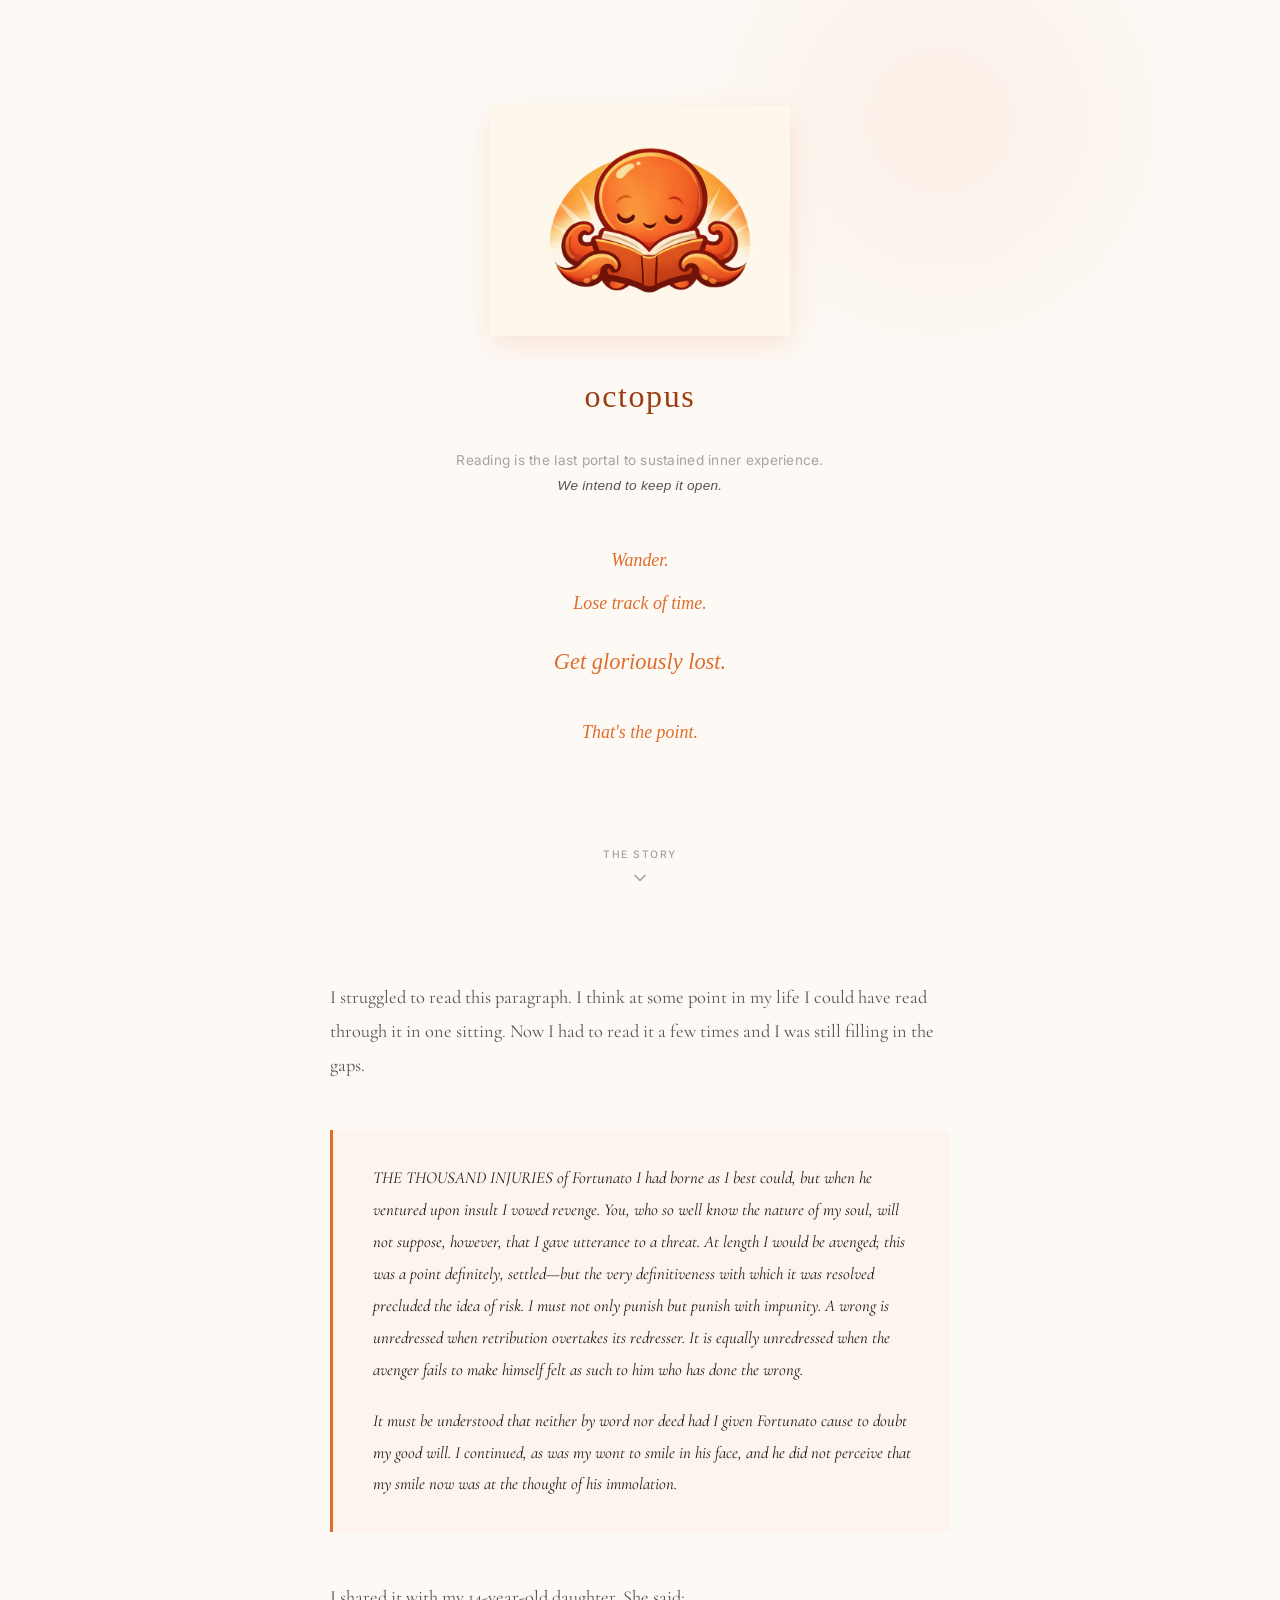
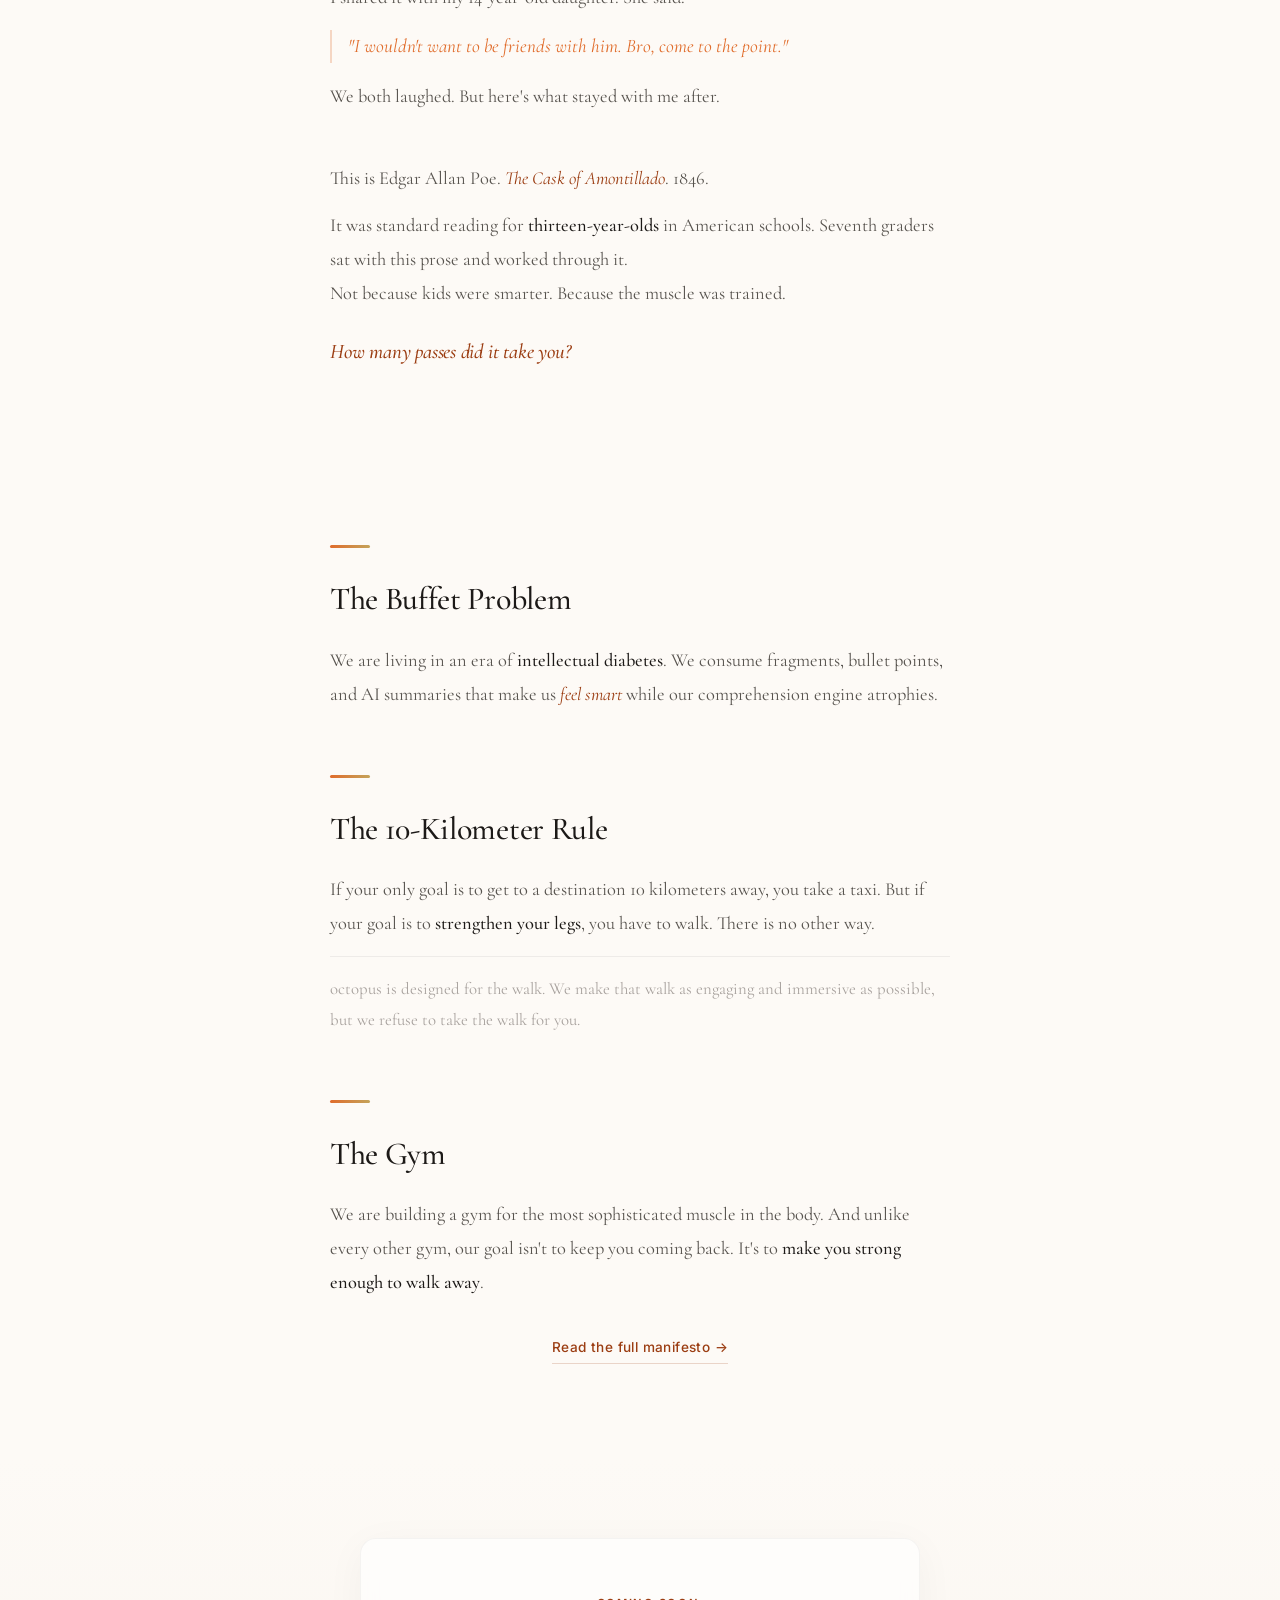
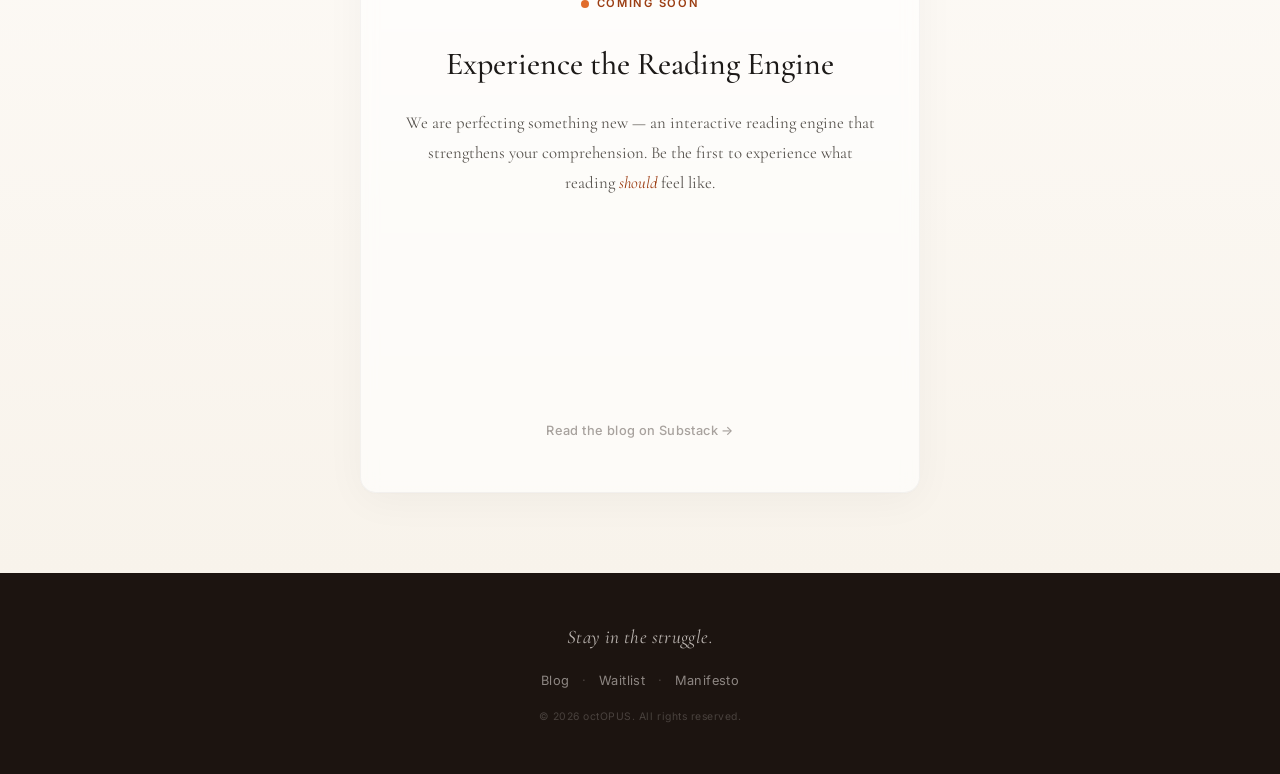
==== commit 83dff0bd: "Reorder: Mirror story first, update daughter quote, add age detail" ====
--- a/index.html
+++ b/index.html
@@ -56,56 +56,6 @@
     </section>
 
     <!-- ═══════════════════════════════════════
-         THE PITCH — "Why Octopus?"
-         ═══════════════════════════════════════ -->
-    <section class="pitch" id="pitch">
-        <div class="pitch-container">
-
-            <div class="pitch-block" id="pitch-1">
-                <div class="pitch-accent-line"></div>
-                <h2 class="pitch-heading">The Buffet Problem</h2>
-                <p class="pitch-text">
-                    We are living in an era of <strong>intellectual diabetes</strong>.
-                    We consume fragments, bullet points, and AI summaries that make us
-                    <em>feel smart</em> while our comprehension engine atrophies.
-                </p>
-            </div>
-
-            <div class="pitch-block" id="pitch-2">
-                <div class="pitch-accent-line"></div>
-                <h2 class="pitch-heading">The 10-Kilometer Rule</h2>
-                <p class="pitch-text">
-                    If your only goal is to get to a destination 10 kilometers away, you take a taxi.
-                    But if your goal is to <strong>strengthen your legs</strong>, you have to walk.
-                    There is no other way.
-                </p>
-                <p class="pitch-text pitch-text-secondary">
-                    octopus is designed for the walk. We make that walk as engaging
-                    and immersive as possible, but we refuse to take the walk for you.
-                </p>
-            </div>
-
-            <div class="pitch-block" id="pitch-3">
-                <div class="pitch-accent-line"></div>
-                <h2 class="pitch-heading">The Gym</h2>
-                <p class="pitch-text">
-                    We are building a gym for the most sophisticated
-                    muscle in the body. And unlike every other gym, our goal isn't to keep
-                    you coming back. It's to <strong>make you strong enough to walk away</strong>.
-                </p>
-            </div>
-
-        </div>
-
-        <div class="pitch-cta-row">
-            <a href="https://omeus.substack.com/about" target="_blank" rel="noopener" class="pitch-link"
-                id="link-manifesto">
-                Read the full manifesto →
-            </a>
-        </div>
-    </section>
-
-    <!-- ═══════════════════════════════════════
          THE MIRROR — Problem in Action
          ═══════════════════════════════════════ -->
     <section class="mirror" id="mirror">
@@ -140,10 +90,10 @@
 
             <div class="mirror-story mirror-block" id="mirror-3">
                 <p class="mirror-text">
-                    I shared it with my daughter. She said:
+                    I shared it with my 14-year-old daughter. She said:
                 </p>
                 <p class="mirror-daughter">
-                    "This guy's friends would hate him. They'd say — <em>bro, come to the point.</em>"
+                    "I wouldn't want to be friends with him. <em>Bro, come to the point.</em>"
                 </p>
                 <p class="mirror-text">
                     We both laughed. But here's what stayed with me after.
@@ -166,6 +116,56 @@
                 </p>
             </div>
 
+        </div>
+    </section>
+
+    <!-- ═══════════════════════════════════════
+         THE PITCH — "Why Octopus?"
+         ═══════════════════════════════════════ -->
+    <section class="pitch" id="pitch">
+        <div class="pitch-container">
+
+            <div class="pitch-block" id="pitch-1">
+                <div class="pitch-accent-line"></div>
+                <h2 class="pitch-heading">The Buffet Problem</h2>
+                <p class="pitch-text">
+                    We are living in an era of <strong>intellectual diabetes</strong>.
+                    We consume fragments, bullet points, and AI summaries that make us
+                    <em>feel smart</em> while our comprehension engine atrophies.
+                </p>
+            </div>
+
+            <div class="pitch-block" id="pitch-2">
+                <div class="pitch-accent-line"></div>
+                <h2 class="pitch-heading">The 10-Kilometer Rule</h2>
+                <p class="pitch-text">
+                    If your only goal is to get to a destination 10 kilometers away, you take a taxi.
+                    But if your goal is to <strong>strengthen your legs</strong>, you have to walk.
+                    There is no other way.
+                </p>
+                <p class="pitch-text pitch-text-secondary">
+                    octopus is designed for the walk. We make that walk as engaging
+                    and immersive as possible, but we refuse to take the walk for you.
+                </p>
+            </div>
+
+            <div class="pitch-block" id="pitch-3">
+                <div class="pitch-accent-line"></div>
+                <h2 class="pitch-heading">The Gym</h2>
+                <p class="pitch-text">
+                    We are building a gym for the most sophisticated
+                    muscle in the body. And unlike every other gym, our goal isn't to keep
+                    you coming back. It's to <strong>make you strong enough to walk away</strong>.
+                </p>
+            </div>
+
+        </div>
+
+        <div class="pitch-cta-row">
+            <a href="https://omeus.substack.com/about" target="_blank" rel="noopener" class="pitch-link"
+                id="link-manifesto">
+                Read the full manifesto →
+            </a>
         </div>
     </section>
 
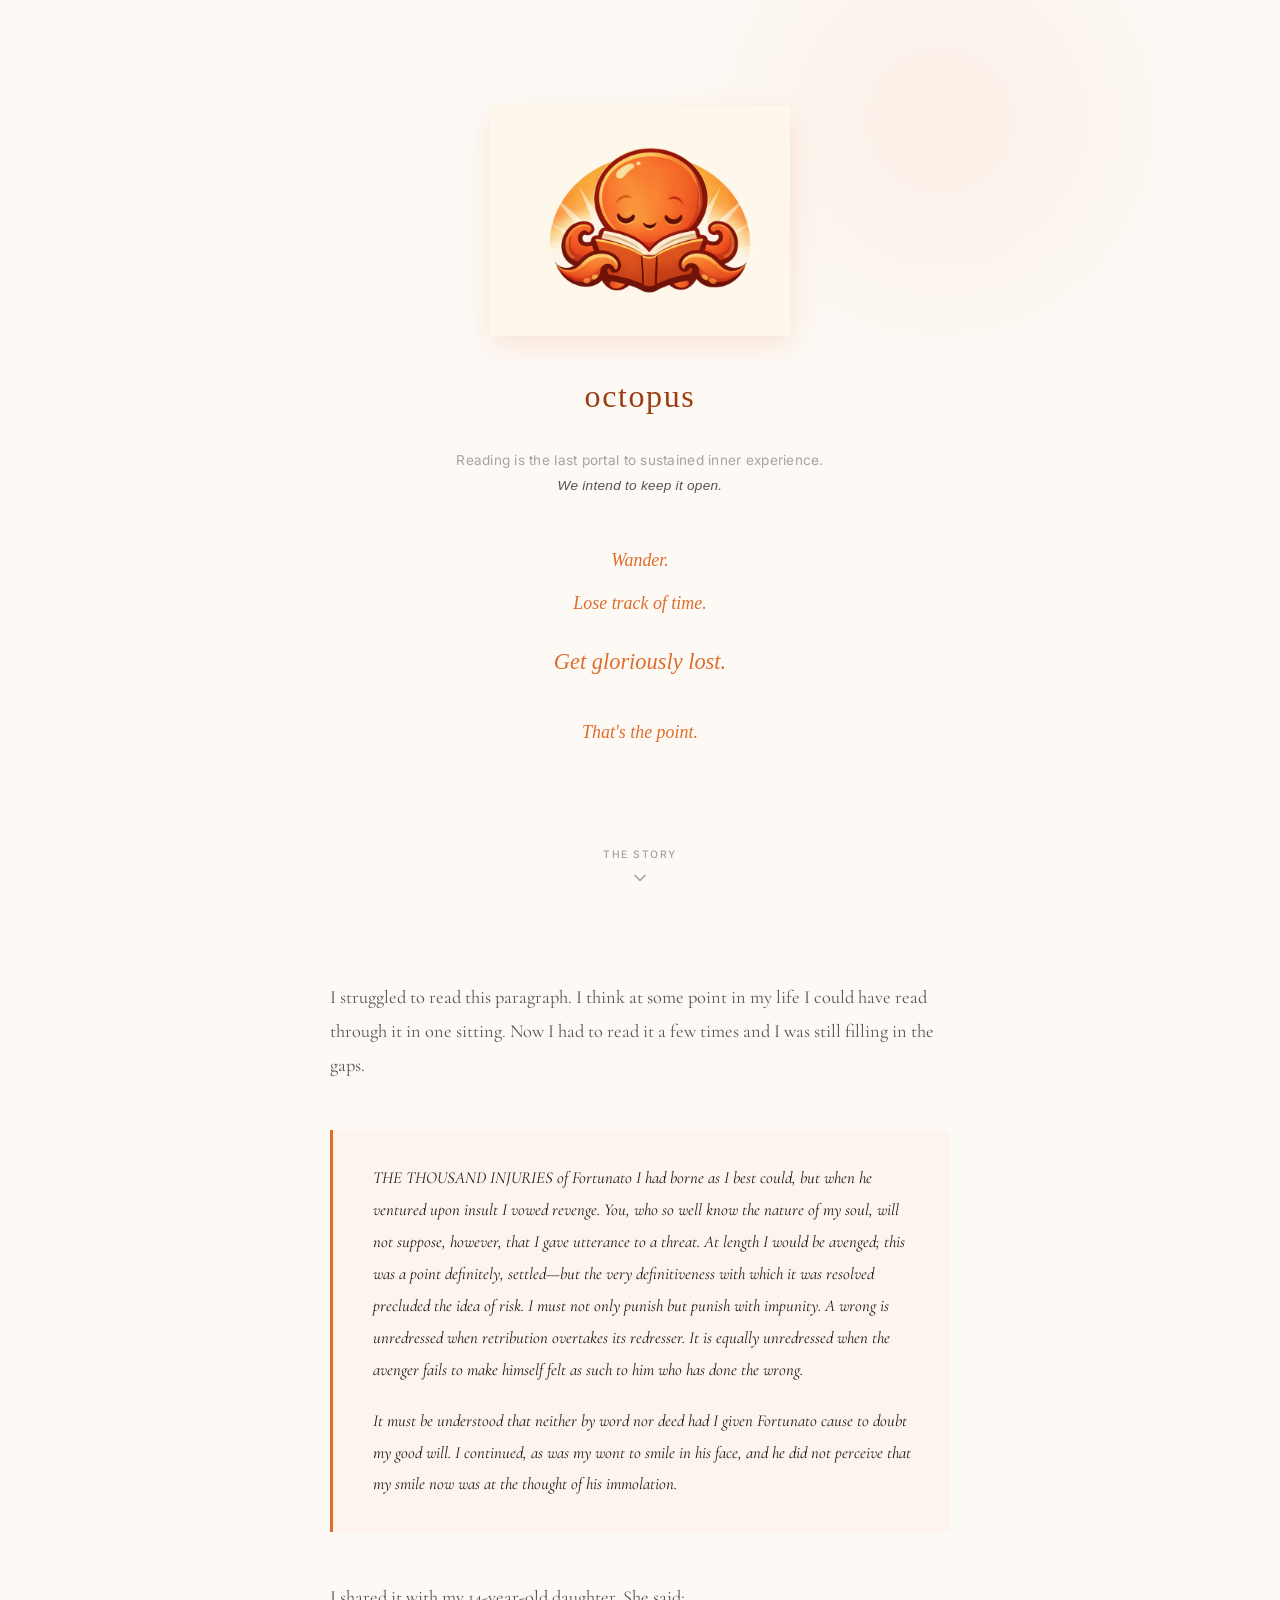
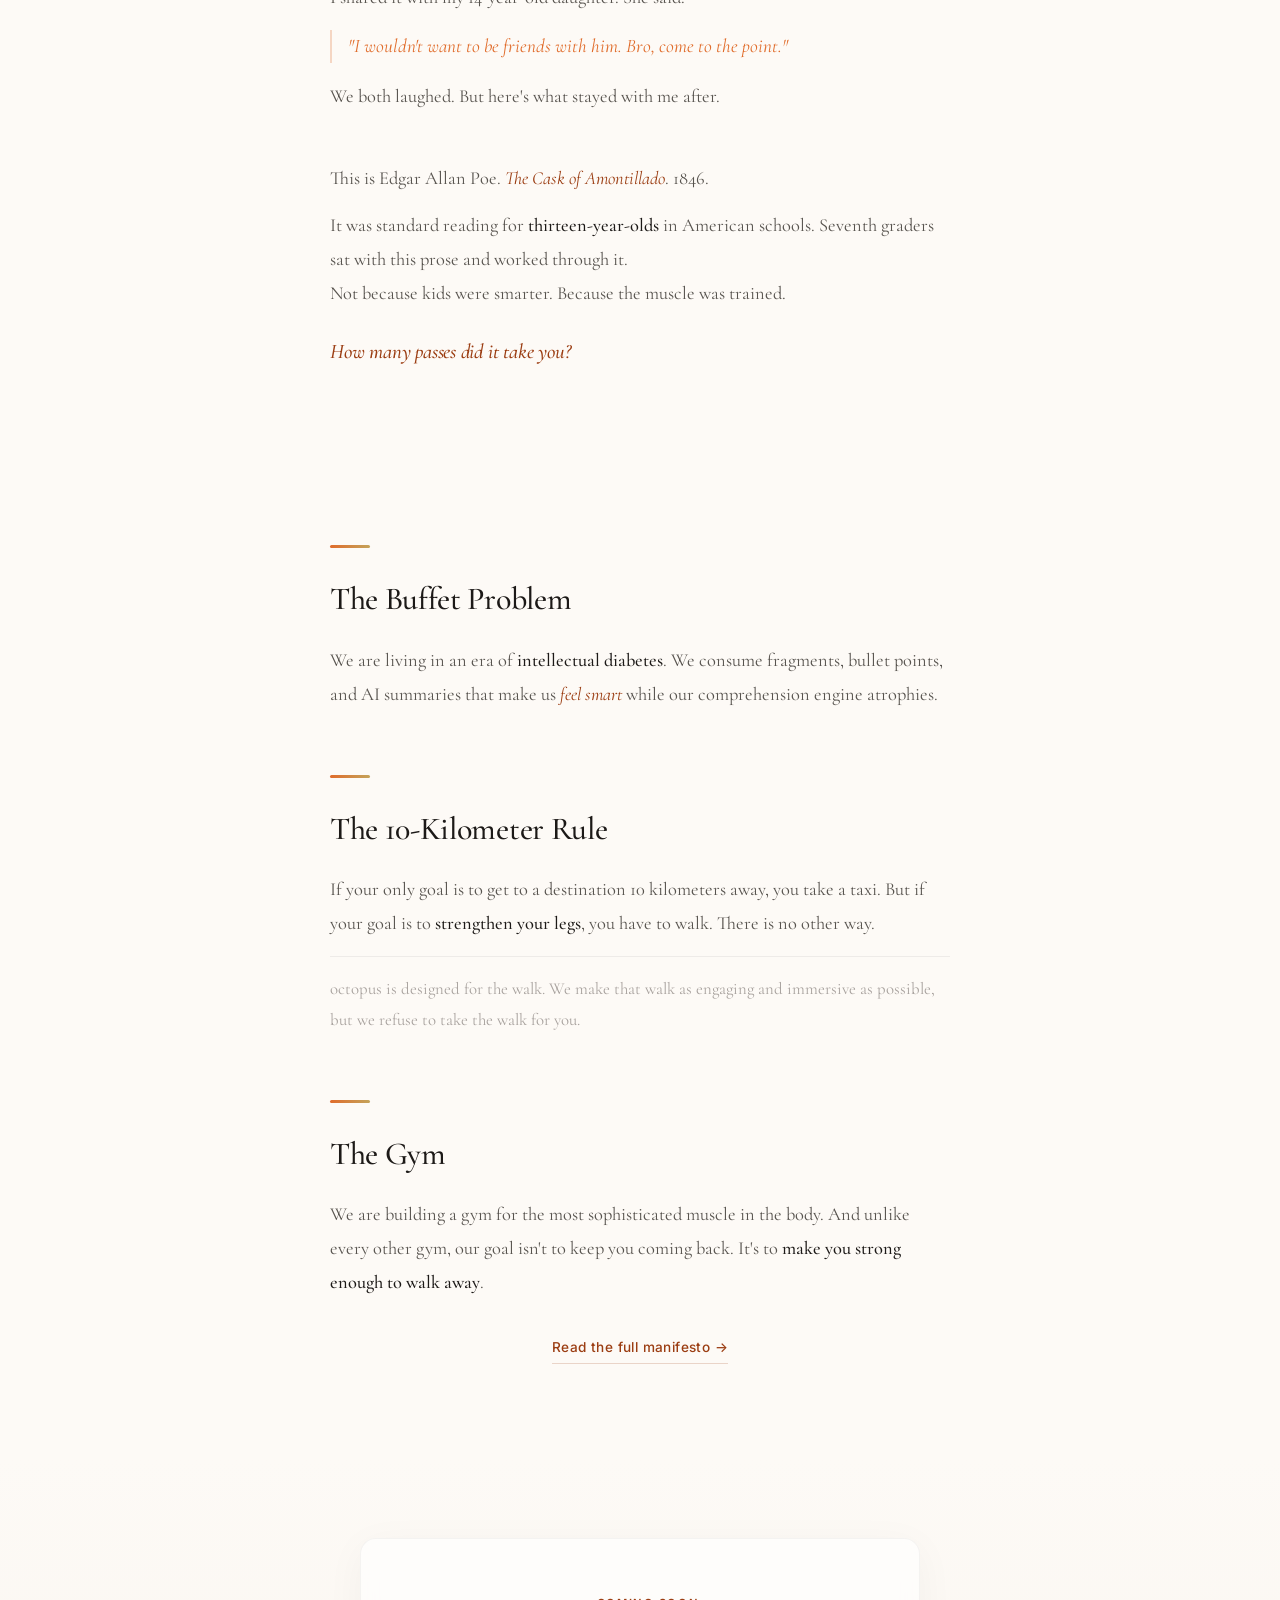
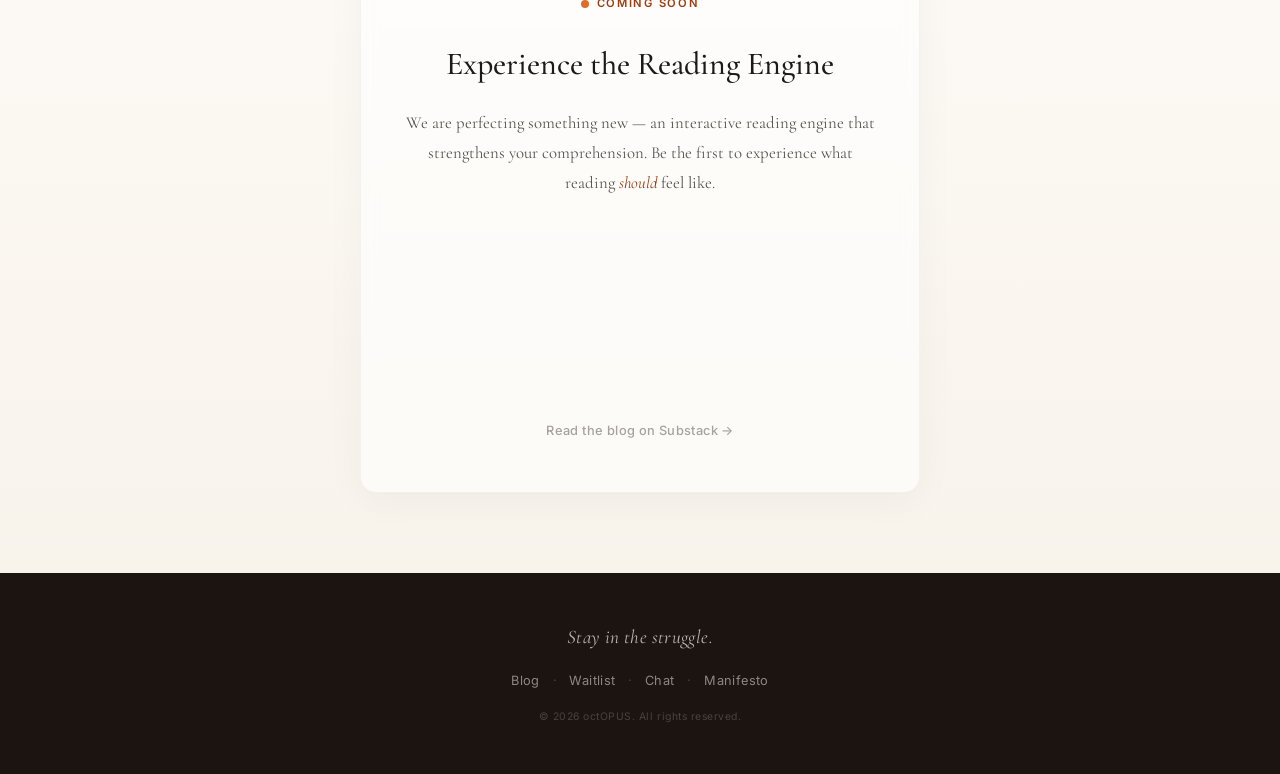
==== commit 94325aa4: "Add Chat link to footer navigation" ====
--- a/index.html
+++ b/index.html
@@ -208,6 +208,8 @@
                 <span class="footer-dot">·</span>
                 <a href="https://omeus.substack.com/subscribe" target="_blank" rel="noopener">Waitlist</a>
                 <span class="footer-dot">·</span>
+                <a href="https://omeus.substack.com/chat" target="_blank" rel="noopener">Chat</a>
+                <span class="footer-dot">·</span>
                 <a href="https://omeus.substack.com/about" target="_blank" rel="noopener">Manifesto</a>
             </nav>
             <div class="footer-copyright">© 2026 octOPUS. All rights reserved.</div>
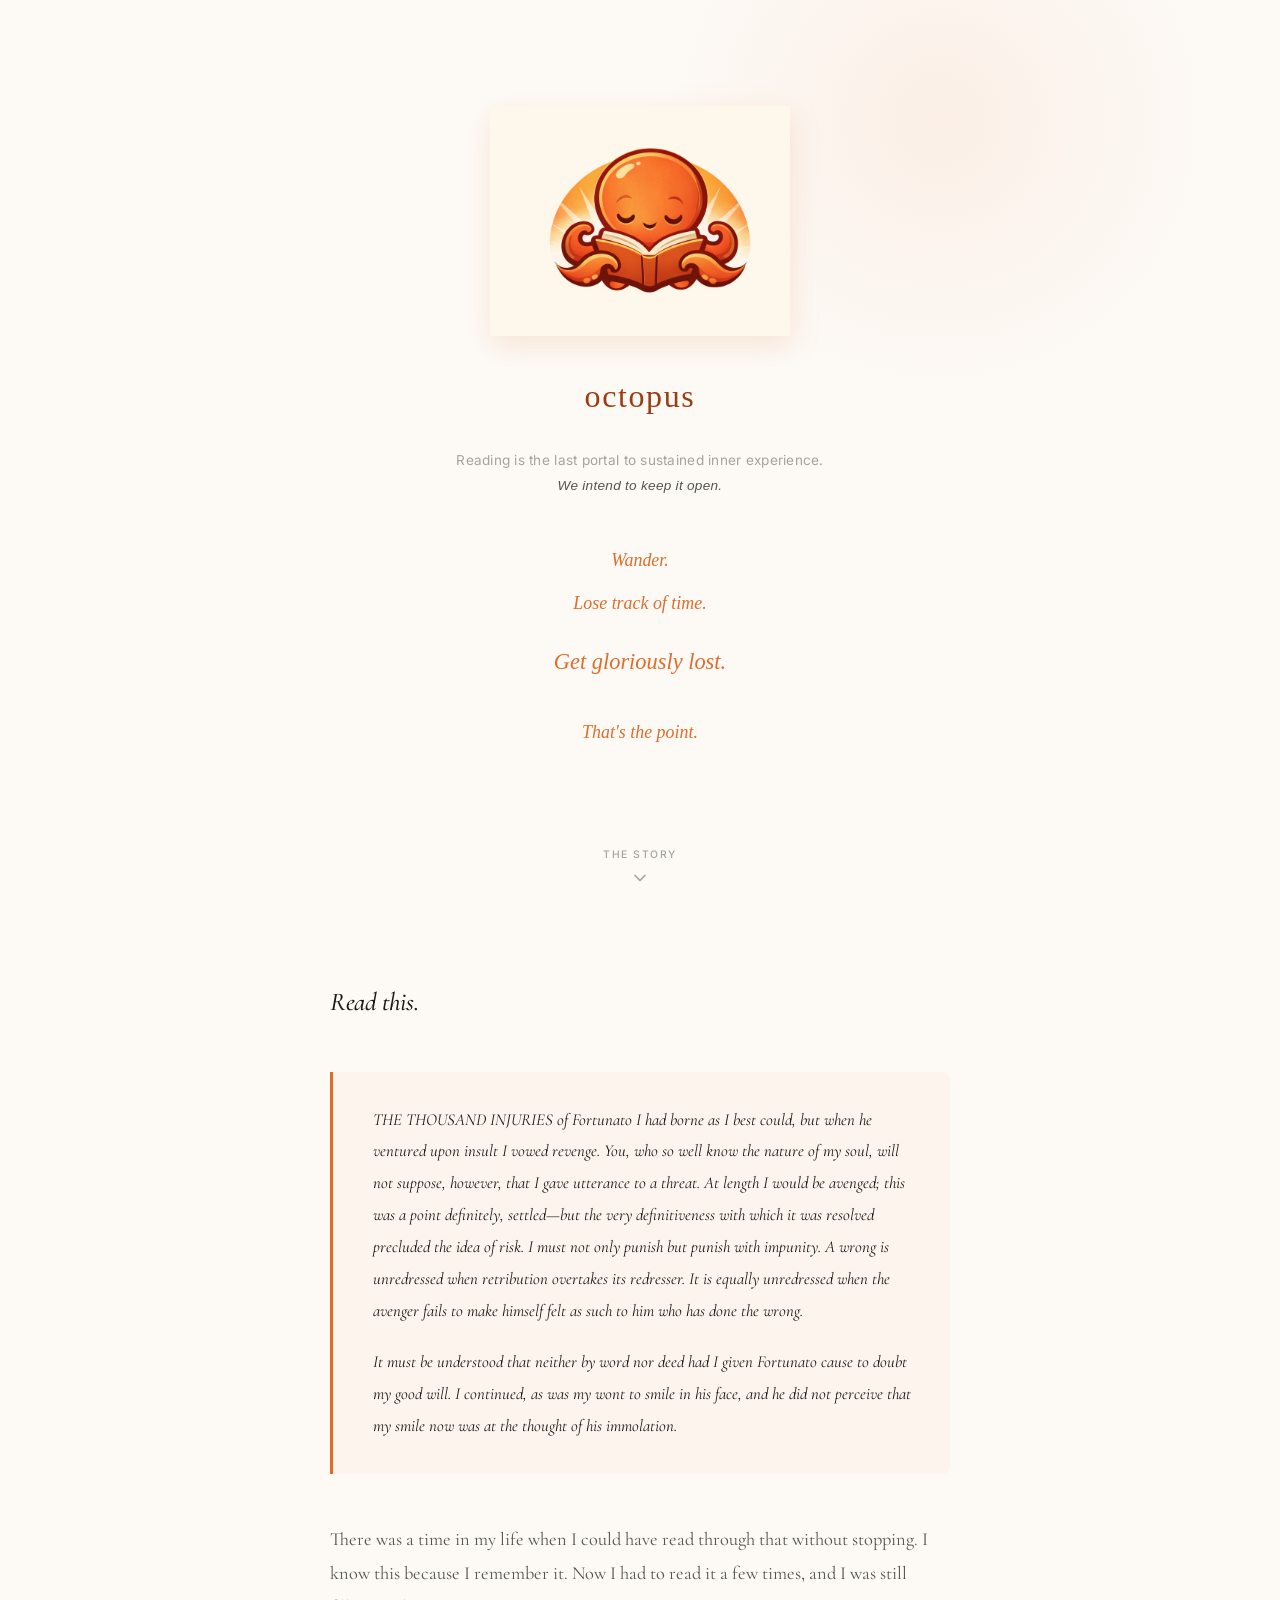
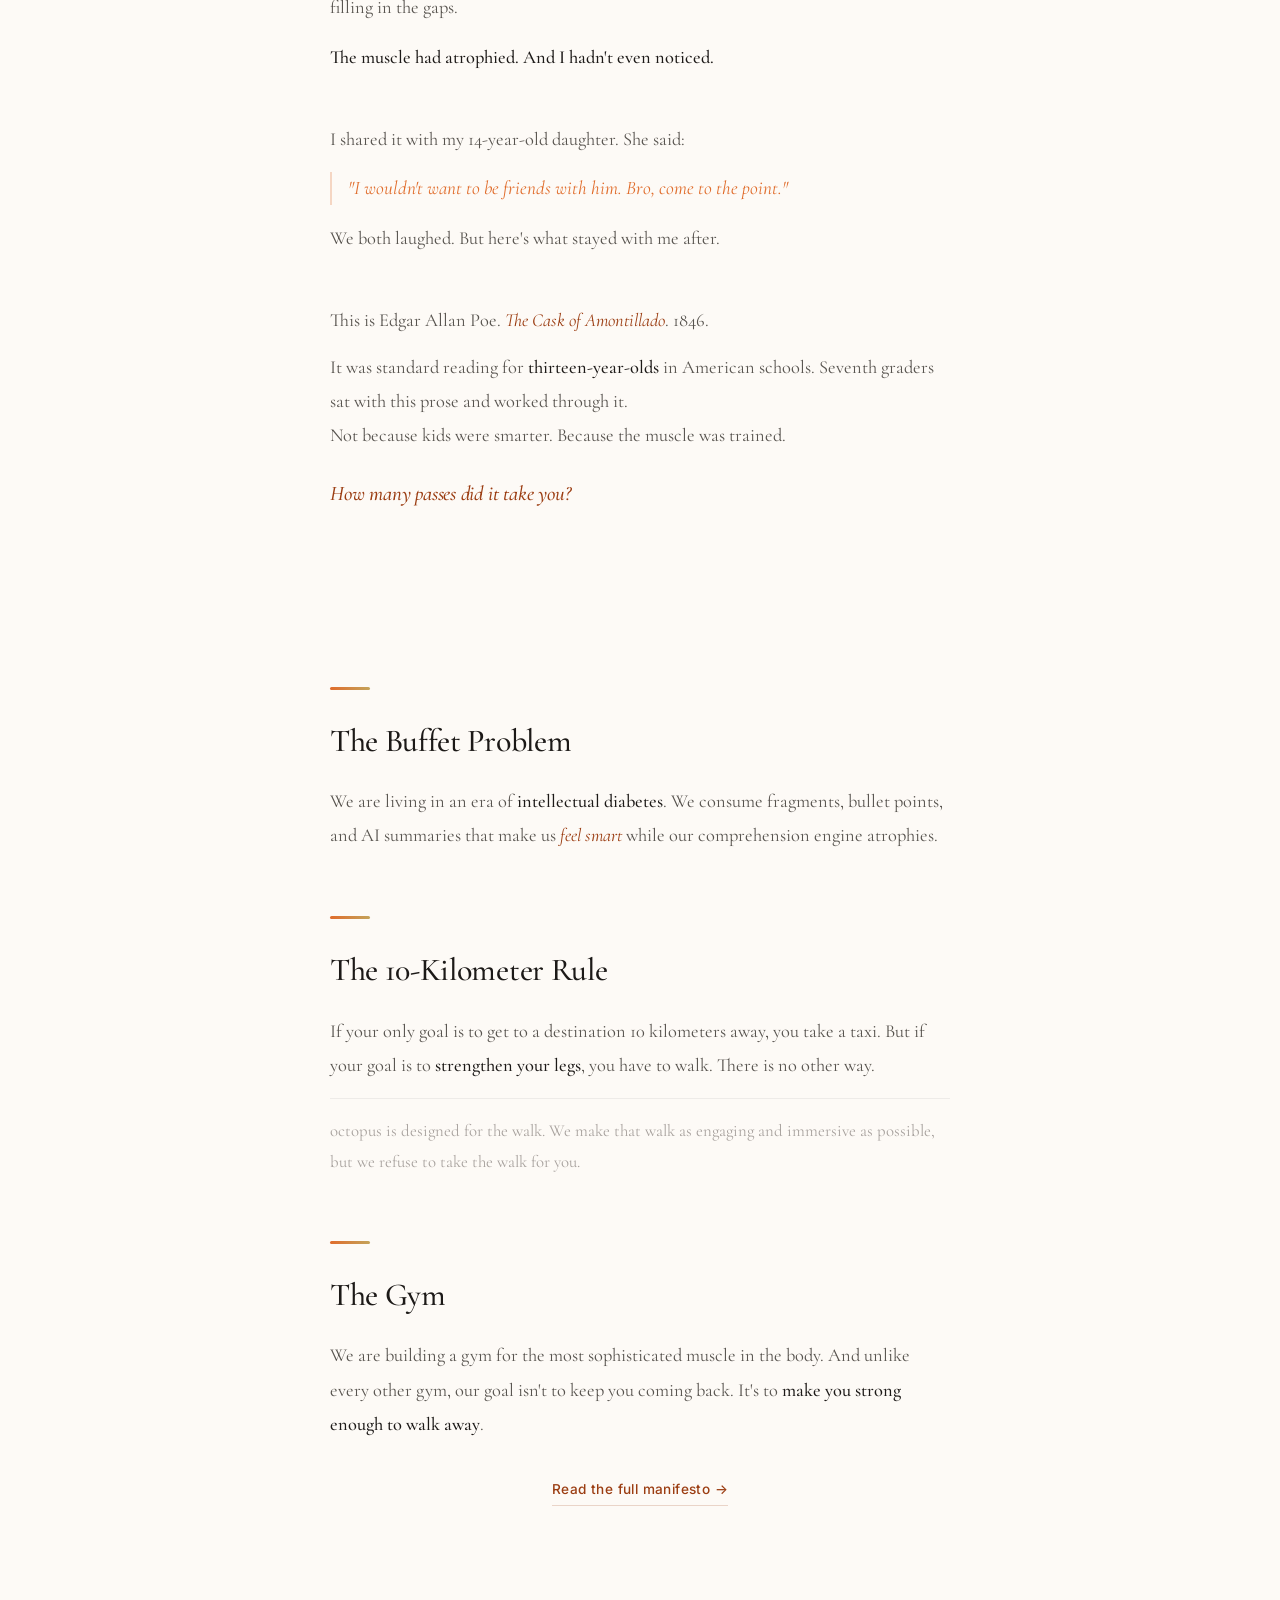
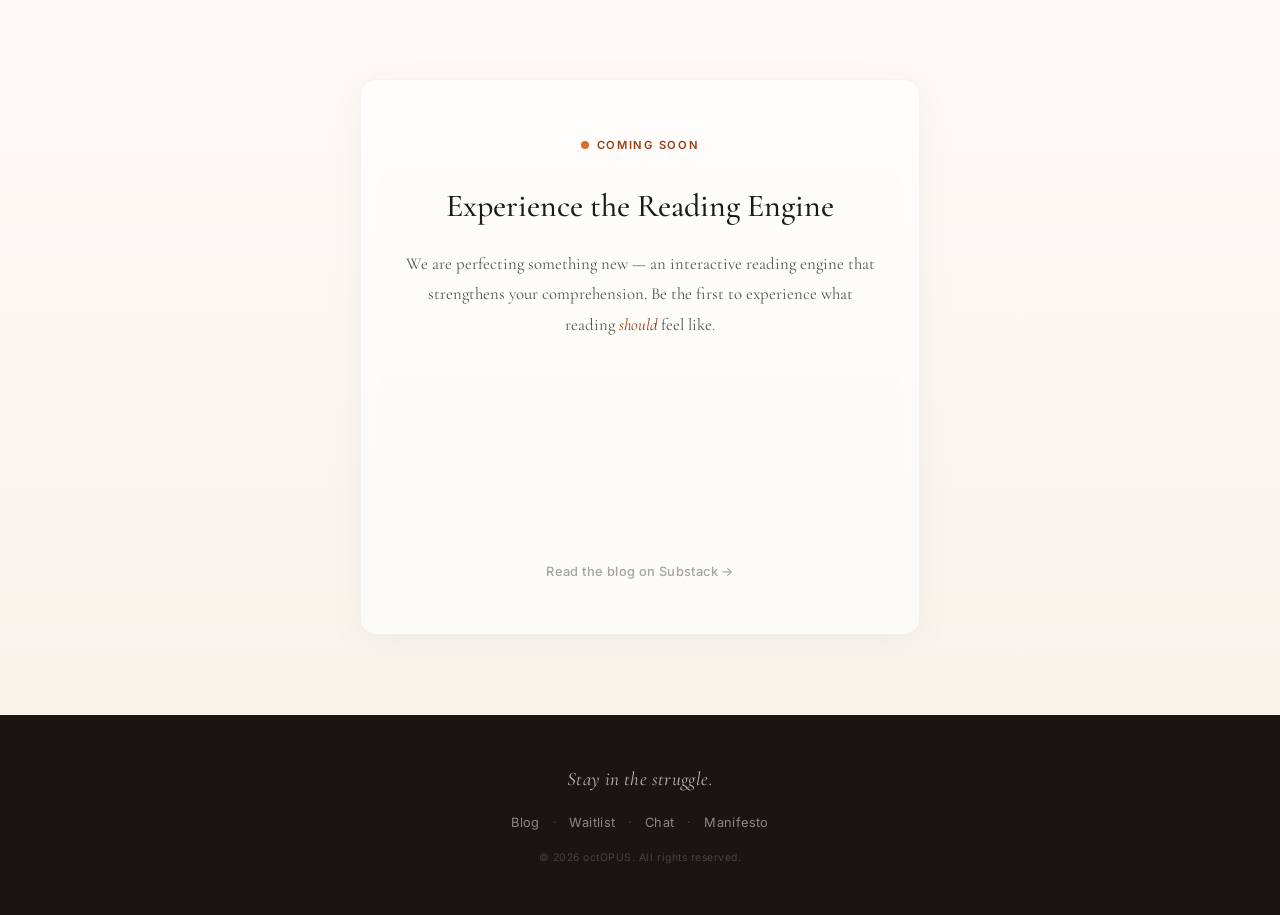
==== commit c7d7ee95: "Restructure Mirror: lead with dare, follow with confession of loss" ====
--- a/index.html
+++ b/index.html
@@ -62,11 +62,7 @@
         <div class="mirror-container">
 
             <div class="mirror-story mirror-block" id="mirror-1">
-                <p class="mirror-text">
-                    I struggled to read this paragraph. I think at some point in my life
-                    I could have read through it in one sitting. Now I had to read it
-                    a few times and I was still filling in the gaps.
-                </p>
+                <p class="mirror-dare">Read this.</p>
             </div>
 
             <blockquote class="mirror-quote mirror-block" id="mirror-2">
@@ -90,6 +86,17 @@
 
             <div class="mirror-story mirror-block" id="mirror-3">
                 <p class="mirror-text">
+                    There was a time in my life when I could have read through that without
+                    stopping. I know this because I remember it. Now I had to read it a few
+                    times, and I was still filling in the gaps.
+                </p>
+                <p class="mirror-text mirror-text-pain">
+                    The muscle had atrophied. And I hadn't even noticed.
+                </p>
+            </div>
+
+            <div class="mirror-story mirror-block" id="mirror-4">
+                <p class="mirror-text">
                     I shared it with my 14-year-old daughter. She said:
                 </p>
                 <p class="mirror-daughter">
@@ -100,7 +107,7 @@
                 </p>
             </div>
 
-            <div class="mirror-fact mirror-block" id="mirror-4">
+            <div class="mirror-fact mirror-block" id="mirror-5">
                 <p class="mirror-text">
                     This is Edgar Allan Poe. <em>The Cask of Amontillado</em>. 1846.
                 </p>
--- a/css/style.css
+++ b/css/style.css
@@ -403,6 +403,18 @@
 .mirror-block:nth-child(2) { transition-delay: 0.15s; }
 .mirror-block:nth-child(3) { transition-delay: 0.3s; }
 .mirror-block:nth-child(4) { transition-delay: 0.45s; }
+.mirror-block:nth-child(5) { transition-delay: 0.6s; }
+
+/* ─── Dare ─── */
+
+.mirror-dare {
+    font-family: var(--serif);
+    font-size: 1.6rem;
+    font-weight: 500;
+    font-style: italic;
+    color: var(--ink);
+    letter-spacing: -0.01em;
+}
 
 /* ─── Story Text ─── */
 
@@ -411,6 +423,12 @@
     font-size: 1.15rem;
     line-height: 1.85;
     color: var(--ink-soft);
+}
+
+.mirror-text-pain {
+    margin-top: 1rem;
+    color: var(--ink);
+    font-weight: 500;
 }
 
 .mirror-text em {
